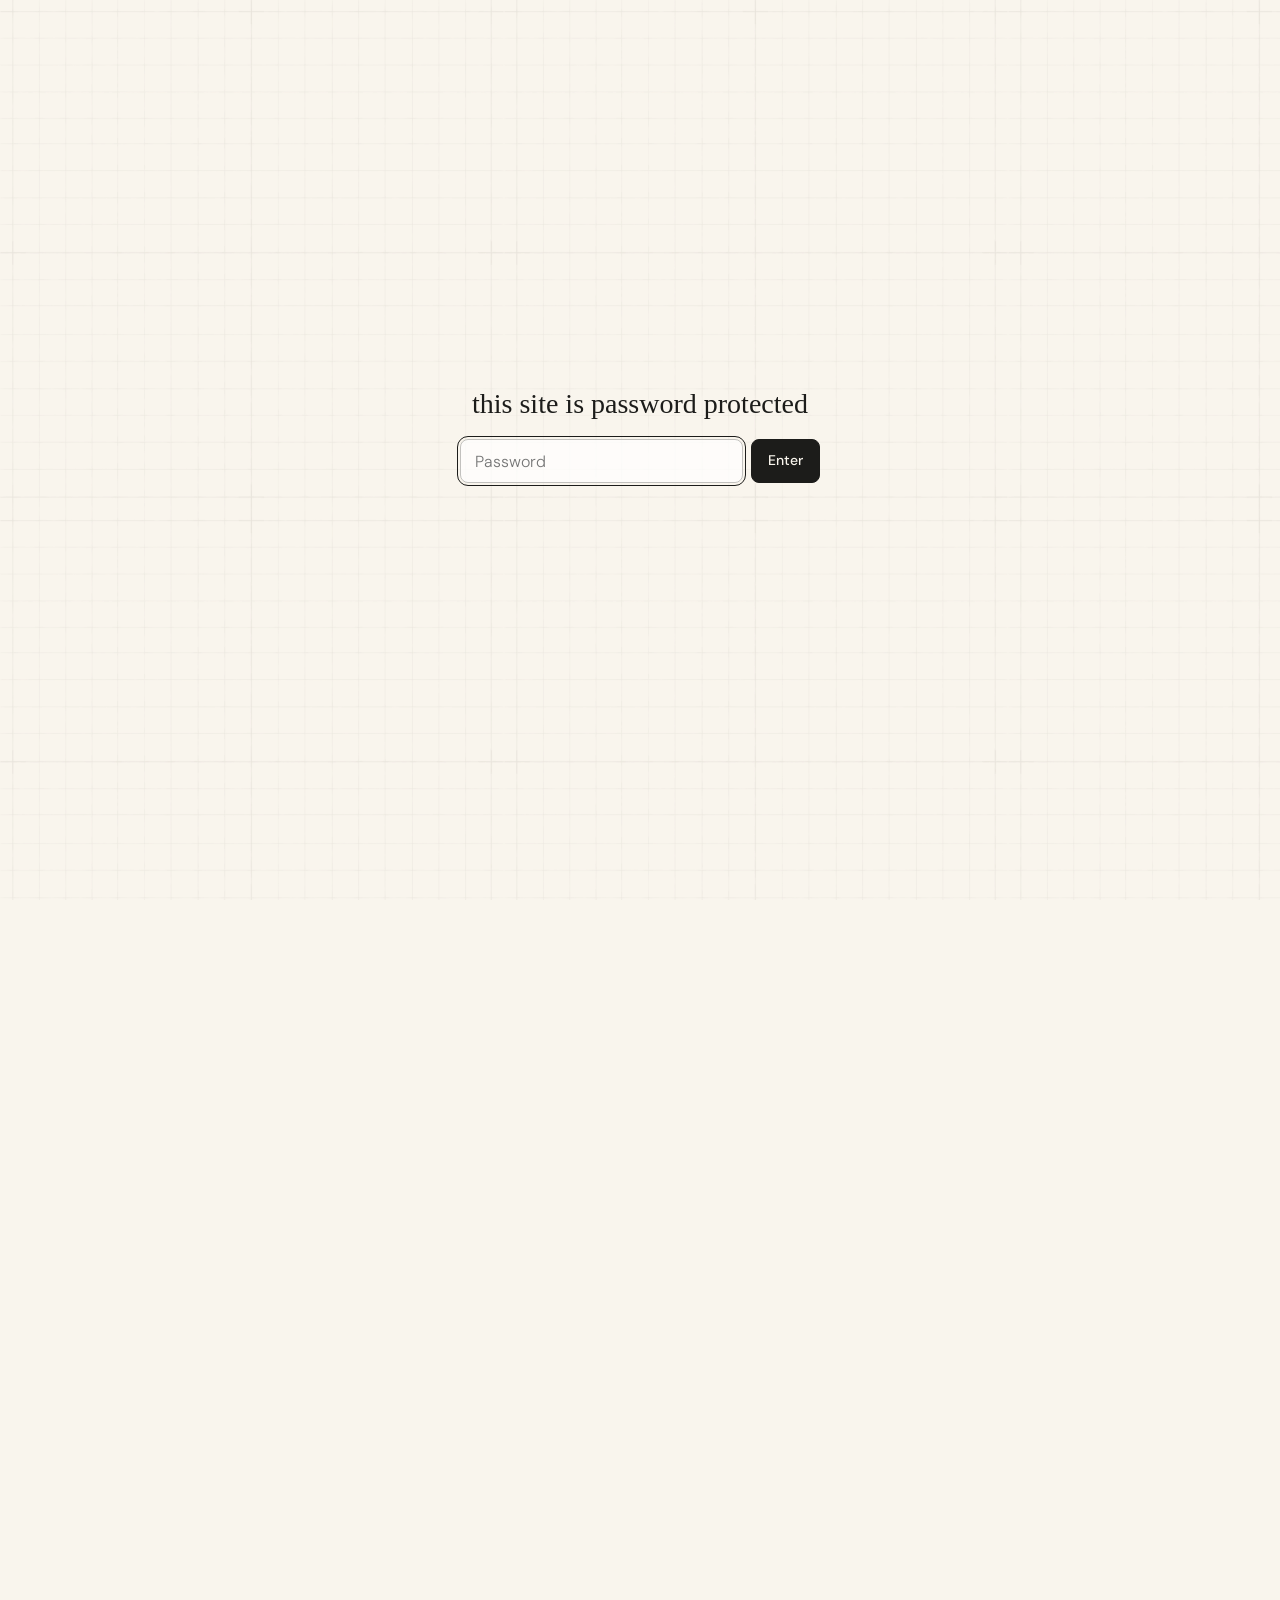
==== bose.html @ b7fbbf50 "Add a site password gate, restore Blackbird, and update Tide copy. Co-authored-by: Cursor <cursorage" ====
<!DOCTYPE html>
<html lang="en">
  <head>
    <meta charset="UTF-8" />
    <meta name="viewport" content="width=device-width, initial-scale=1.0" />
    <title>hands-free call interaction — Jessica Fung</title>
    <link rel="preconnect" href="https://fonts.googleapis.com" />
    <link rel="preconnect" href="https://fonts.gstatic.com" crossorigin />
    <link
      href="https://fonts.googleapis.com/css2?family=DM+Mono:wght@300&family=DM+Sans:ital,opsz,wght@0,9..40,300;0,9..40,500;1,9..40,300&family=Schoolbell&display=swap"
      rel="stylesheet"
    />
    <link rel="stylesheet" href="styles.css?v=preview72" />
    <script>
      try {
        if (sessionStorage.getItem("jess-site-gate") !== "ok") {
          document.documentElement.classList.add("is-gated");
        }
      } catch (err) {
        document.documentElement.classList.add("is-gated");
      }
    </script>
  </head>
  <body>
    <a class="case-home" href="index.html">&lt;- return home</a>
    <header class="clock" aria-label="Local time in Boston">
      <span>BOSTON MA</span>
      <time id="boston-time" datetime="">9:30</time>
    </header>

    <div class="page">
      <article class="case">
        <div class="case-hero">
          <header class="case-heading">
            <h1>hands-free call interaction</h1>
            <p class="case-kicker">a natural way to respond when your hands are busy</p>
          </header>

          <div class="case-intro">
            <p>
              I worked alongside another Product UX designer on a hands-free call experience for Bose wearables. We
              collaborated closely with engineering to define the interaction and with user research to test and improve
              its performance.
            </p>
            <img class="case-ill case-ill-phone" src="assets/bose-phonecall.gif" alt="" width="290" height="336" />
          </div>
        </div>

        <hr class="case-rule" />

        <section class="case-section">
          <h2>impact overview</h2>
          <div class="impact">
            <div class="impact-item">
              <p class="impact-stat">4 products</p>
              <p class="impact-note">Implementation across wearables</p>
            </div>
            <hr class="impact-rule" />
            <div class="impact-item">
              <p class="impact-stat">&gt;95% system success rate</p>
              <p class="impact-note">Measured alongside other performance metrics</p>
            </div>
            <hr class="impact-rule" />
            <div class="impact-item">
              <p class="impact-stat">patent review</p>
              <p class="impact-note">Interaction considered for patent protection</p>
            </div>
          </div>
        </section>

        <hr class="case-rule" />

        <section class="case-section">
          <h2>the opportunity</h2>
          <div class="case-copy">
            <p>
              Wearables are used across different activities and environments, including times when your hands are
              occupied. Reaching for your phone or headphones while cooking or working out, for example, isn’t always
              convenient.
            </p>
            <p>
              We explored how a hands-free interaction could give people another way to respond to incoming calls
              without interrupting what they're doing.
            </p>
            <p>
              Unlike pressing a button, a hands-free system has to distinguish intentional interaction from natural
              movement. This shaped how we defined the interaction requirements.
            </p>
          </div>
          <img class="case-ill case-ill-hands" src="assets/bose-handsfree.gif" alt="" width="368" height="360" />
        </section>

        <hr class="case-rule" />

        <section class="case-section">
          <h2>early explorations</h2>
          <div class="case-copy">
            <p>
              We started with a competitive analysis of existing hands-free interactions on wearables. We tested these
              experiences while walking, running and jumping to see how they performed with movement. We also looked at
              online feedback to see how comfortable people felt using them.
            </p>
            <p>
              This helped us define what the interaction needed to do: respond easily when intended without being so
              sensitive that everyday movement could trigger it accidentally.
            </p>
          </div>
          <p class="case-prompt">how can we be responsive without being overly sensitive?</p>
          <img class="case-ill case-ill-head" src="assets/bose-headphone.gif" alt="" width="420" height="420" />
        </section>

        <hr class="case-rule" />

        <section class="case-section">
          <h2>designing the interaction</h2>
          <div class="case-copy">
            <p>We mapped the happy path from the moment a call comes in through the product's system response.</p>
            <p class="case-prompt">incoming call → option to respond → user action → system response</p>
            <p>
              From there, we designed two interaction approaches with different levels of guardrails against accidental
              activation. We hypothesized that a stronger guardrail would reduce accidental activations but could also
              make the interaction harder to perform.
            </p>
            <p>
              We worked with engineering to turn each approach into system requirements we could prototype. This gave us
              two distinct prototypes to test and compare.
            </p>
            <p class="case-note">Note: Specific interaction behaviors and requirements have been omitted for confidentiality</p>
          </div>
        </section>

        <hr class="case-rule" />

        <section class="case-section">
          <h2>user research</h2>
          <div class="case-copy">
            <p>
              We partnered with user research to A/B test the two prototypes with 20 participants. We tested across
              different movements to compare performance and how people felt using each approach.
            </p>
            <p>
              The stronger guardrail performed better overall, with fewer accidental activations. This supported our
              initial hypothesis and gave us a direction to move forward with.
            </p>
          </div>
          <h3>our learnings</h3>
          <div class="impact">
            <div class="impact-item">
              <p class="impact-stat">fewer accidental activations</p>
              <p class="impact-note">The stronger guardrail worked as intended</p>
            </div>
            <hr class="impact-rule" />
            <div class="impact-item">
              <p class="impact-stat">harder to trigger</p>
              <p class="impact-note">The system sensitivity needed further tuning</p>
            </div>
            <hr class="impact-rule" />
            <div class="impact-item">
              <p class="impact-stat">unclear system response</p>
              <p class="impact-note">People didn’t always know when their input was recognized</p>
            </div>
          </div>
          <img class="case-ill case-ill-research" src="assets/bose-research.gif" alt="" width="375" height="600" />
        </section>

        <hr class="case-rule" />

        <section class="case-section">
          <h2>iterating on the experience</h2>
          <div class="case-copy">
            <p>Based on these findings, we continued refining the selected approach.</p>
            <p>
              We worked with engineering to tune the system sensitivity, making intentional interactions easier to
              trigger without increasing accidental activations. We also introduced audio feedback to make the system's
              response clearer and worked with the app team on education so people could learn and practice the
              interaction.
            </p>
            <p>We brought the updated prototype back into testing to validate these changes.</p>
          </div>
          <img class="case-ill case-ill-scale" src="assets/bose-scale.gif" alt="" width="465" height="240" />
        </section>

        <hr class="case-rule" />

        <section class="case-section">
          <h2>the outcome</h2>
          <div class="case-copy">
            <p>
              The refined interaction reached a &gt;95% system success rate in testing. With these improvements, the team
              had confidence to move toward implementation across four Bose wearables, with aspects of the interaction
              also considered for patent protection.
            </p>
          </div>
        </section>
      </article>

      <footer class="site-footer">
        <img class="signature" src="assets/music-vibration.gif" alt="" width="414" height="145" />
        <a class="back-to-top" href="#top">return to top</a>
      </footer>
    </div>

    <script src="app.js?v=preview33"></script>
  </body>
</html>
---- styles.css ----
:root {
  --bg: #f9f5ed;
  --ink: #1c1c1a;
  --body: #3c3b37;
  --muted: #6b6a65;
  --chip: #c2c1be;
  --page: min(1512px, 100%);
  --stand-w: 354px;
  --album-w: 292px;
  --album-h: 295.37px;
  --album-left: 31px;
  --vinyl-top: 17px;
  --vinyl-h: 270px;
  --shelf-front-h: 68px;
  --shelf-back-w: 318px;
  --shelf-back-left: 18px;
  --media-col: var(--stand-w);
  --copy-col: 640px;
  --split-gap: 68px;
  --content: calc(var(--media-col) + var(--split-gap) + var(--copy-col));
  --page-pad-x: clamp(48px, 5.5vw, 80px);
  --stack-gap: 48px;
  --stack-gap-copy: 32px;
  --space-1: 8px;
  --space-2: 12px;
  --space-3: 16px;
  --space-4: 24px;
  --grid: url("assets/single-grid.png");
}

*,
*::before,
*::after {
  box-sizing: border-box;
}

html {
  scroll-behavior: smooth;
  background: var(--bg);
}

body {
  margin: 0;
  color: var(--ink);
  background: var(--bg);
  font-family: "DM Sans", sans-serif;
  font-weight: 300;
  font-optical-sizing: auto;
  line-height: 1.4;
}

@media (prefers-reduced-motion: no-preference) {
  body {
    animation: page-in 0.5s cubic-bezier(0.16, 1, 0.3, 1);
  }

  body.is-leaving {
    animation: none;
    opacity: 0;
    transition: opacity 0.35s cubic-bezier(0.16, 1, 0.3, 1);
  }
}

@keyframes page-in {
  from {
    opacity: 0;
  }

  to {
    opacity: 1;
  }
}

body::before {
  content: "";
  position: fixed;
  inset: 0;
  background-image: var(--grid);
  background-repeat: repeat;
  background-position: top left;
  background-size: 504px 509px;
  pointer-events: none;
  z-index: 0;
}

img {
  display: block;
  max-width: 100%;
}

button {
  font: inherit;
  color: inherit;
  background: none;
  border: 0;
  padding: 0;
  cursor: pointer;
}

a {
  cursor: pointer;
}

.page {
  position: relative;
  z-index: 1;
  display: flex;
  flex-direction: column;
  align-items: center;
  width: var(--page);
  margin: 0 auto;
  padding: 88px var(--page-pad-x) 16px;
}

.hero,
.collection,
.about,
.site-footer {
  width: min(100%, var(--content));
}

.album-link,
.project-link {
  color: inherit;
  text-decoration: none;
}

.album-link {
  display: block;
  width: var(--stand-w);
}

.project-link {
  display: block;
  width: 590px;
  max-width: 100%;
  justify-self: start;
}

.project-preview {
  --preview-overlap: 20px;
  --preview-shift: -48px;
  position: absolute;
  left: calc(var(--media-col) + var(--split-gap) - var(--preview-overlap));
  top: calc(var(--vinyl-top) + var(--vinyl-h) / 2);
  width: calc(590px + var(--preview-overlap));
  aspect-ratio: 16 / 9;
  border: 1px solid var(--chip);
  border-radius: 10px;
  overflow: hidden;
  opacity: 0;
  visibility: hidden;
  pointer-events: none;
  z-index: 3;
  background: #111;
  transform: translate(var(--preview-shift), -50%);
  transition:
    opacity 0.9s cubic-bezier(0.16, 1, 0.3, 1),
    transform 0.9s cubic-bezier(0.16, 1, 0.3, 1),
    visibility 0.9s;
  transition-delay: 0s;
}

.record-row:has(.project-preview):has(.project-link:hover) .project-preview,
.record-row:has(.project-preview):has(.project-preview:hover) .project-preview,
.record-row:has(.project-preview):has(.project-link:focus-within) .project-preview,
.record-row:has(.project-preview).is-previewing .project-preview {
  --preview-shift: 0px;
  opacity: 1;
  visibility: visible;
  pointer-events: auto;
  transition-delay: 0.45s;
}

.record-row:has(.project-preview) .project-link {
  position: relative;
  z-index: 2;
  transition:
    visibility 0.9s;
  transition-delay: 0s;
}

.record-row:has(.project-preview):has(.project-link:hover) .project-link,
.record-row:has(.project-preview):has(.project-preview:hover) .project-link,
.record-row:has(.project-preview):has(.project-link:focus-within) .project-link,
.record-row:has(.project-preview).is-previewing .project-link {
  animation: preview-copy-ack 0.9s cubic-bezier(0.16, 1, 0.3, 1) forwards;
  visibility: hidden;
  pointer-events: none;
  transition-delay: 0.45s;
}

@keyframes preview-copy-ack {
  0% {
    opacity: 1;
  }

  28% {
    opacity: 0.7;
  }

  50% {
    opacity: 0.7;
  }

  100% {
    opacity: 0;
  }
}

.preview-video {
  position: absolute;
  inset: 0;
  width: 100%;
  height: 100%;
  object-fit: cover;
  object-position: center;
  opacity: 1;
  transition: opacity 0.7s cubic-bezier(0.16, 1, 0.3, 1);
}

.project-preview.is-clip-fading .preview-video {
  opacity: 0;
}

.project-preview.is-clean {
  background: rgb(249 245 237 / 0.38);
}

.project-preview.is-clean .preview-video {
  inset: 20px;
  width: calc(100% - 40px);
  height: calc(100% - 40px);
  object-fit: contain;
  object-position: center;
  border-radius: 10px;
}

.project-preview.is-pulse {
  background: #111;
}

.project-preview.is-pulse .preview-video {
  inset: 0;
  width: 100%;
  height: 100%;
  object-fit: cover;
  object-position: center;
  transform: scale(2.2);
  transform-origin: center center;
}

.preview-scrim {
  position: absolute;
  inset: 0;
  background: rgba(0, 0, 0, 0.46);
  pointer-events: none;
}

.preview-topics {
  position: absolute;
  inset: 0;
  display: flex;
  justify-content: center;
  align-items: center;
  padding: 0 56px;
  z-index: 1;
  pointer-events: none;
}

.preview-topics-inner {
  display: flex;
  flex-direction: column;
  align-items: flex-start;
  gap: 8px;
  pointer-events: auto;
}

.preview-topic {
  display: flex;
  gap: 8px;
  align-items: stretch;
  width: max-content;
  margin: 0;
  font-family: "Schoolbell", cursive;
  font-size: 20px;
  font-weight: 400;
  line-height: 1.4;
  color: #fff;
  text-decoration: none;
  white-space: nowrap;
  cursor: pointer;
}

.preview-topic::before {
  content: "";
  width: 2px;
  flex: 0 0 2px;
  align-self: stretch;
  background: #fff;
  border-radius: 99px;
  opacity: 0;
  transition: opacity 0.15s ease;
}

.preview-topic.is-current::before,
.preview-topic:focus-visible::before {
  opacity: 1;
}

.preview-topic.is-disabled {
  opacity: 0.42;
  pointer-events: none;
}

.clock {
  position: relative;
  z-index: 2;
  display: flex;
  justify-content: center;
  align-items: center;
  flex-wrap: nowrap;
  gap: 40px;
  width: 100%;
  margin: 0;
  padding: 48px var(--page-pad-x) 0;
  white-space: nowrap;
  font-family: "DM Mono", monospace;
  font-weight: 300;
  font-size: 14px;
  letter-spacing: 0.08em;
  color: var(--muted);
  text-align: center;
}

.case-home {
  position: fixed;
  top: 0;
  left: 0;
  z-index: 8;
  padding: 48px var(--page-pad-x) 16px;
  font-family: "Schoolbell", cursive;
  font-size: 16px;
  font-weight: 400;
  line-height: 1.2;
  color: var(--ink);
  text-decoration: none;
  background: transparent;
  white-space: nowrap;
}

.case-home:hover,
.case-home:focus-visible {
  opacity: 0.7;
}

#boston-time {
  display: inline-flex;
  align-items: center;
  height: 1.2em;
  letter-spacing: 0;
}

.clock-colon {
  display: inline-flex;
  align-items: center;
  justify-content: center;
  width: 0.62em;
}

.clock-digit {
  display: inline-block;
  position: relative;
  width: 0.74em;
  height: 1.2em;
  overflow: hidden;
}

.clock-digit-track {
  display: flex;
  flex-direction: column;
  align-items: center;
  transform: translateY(calc(var(--i, 0) * -1.2em));
}

.clock-digit-track > span {
  display: flex;
  align-items: center;
  justify-content: center;
  height: 1.2em;
  line-height: 1.2em;
}

.hero {
  display: flex;
  justify-content: space-between;
  align-items: center;
  gap: 80px;
}

.hero-copy {
  flex: 1 1 440px;
  max-width: 520px;
}

.player {
  position: relative;
  flex: 0 0 324px;
  width: 324px;
  height: 323px;
  margin-top: 8px;
  margin-left: 0;
  overflow: visible;
  cursor: pointer;
}

.player.is-playing {
  outline: none;
}

.hero h1,
.section-heading h2,
.about h2 {
  margin: 0;
  font-family: "Schoolbell", cursive;
  font-size: 40px;
  font-weight: 400;
  line-height: 1.4;
}

.lede {
  margin: var(--space-4) 0 0;
  font-size: 20px;
  line-height: 1.4;
  color: var(--body);
}

.lede-line {
  display: block;
  white-space: nowrap;
}

.roles,
.section-heading p {
  margin: var(--space-4) 0 0;
  font-size: 20px;
  line-height: 1.4;
  color: var(--body);
}

.roles {
  margin-top: var(--space-3);
}

.player img {
  position: absolute;
  max-width: none;
  pointer-events: none;
  user-select: none;
}

.player-case {
  left: 0;
  top: 0;
  width: 324px;
  height: 323px;
  object-fit: fill;
  z-index: 2;
}

.player-record {
  left: 56px;
  top: 125px;
  width: 200px;
  height: 126px;
  object-fit: fill;
  z-index: 1;
}

.player-needle {
  left: 149.58px;
  top: 174.17px;
  width: 119.21px;
  height: 40.53px;
  object-fit: fill;
  transform: rotate(-1.16deg);
  transform-origin: center;
  z-index: 3;
}

.player-notes {
  left: -14px;
  top: -20px;
  width: 110.84px;
  height: 174.18px;
  object-fit: fill;
  object-position: center;
  transform: rotate(-25deg);
  transform-origin: center;
  z-index: 4;
}

.collection {
  margin-top: 96px;
}

.section-heading p {
  margin-top: var(--space-2);
}

.record-row,
.about-grid {
  display: grid;
  grid-template-columns: var(--media-col) var(--copy-col);
  column-gap: var(--split-gap);
  justify-content: center;
  width: 100%;
}

.record-row {
  align-items: center;
}

.about-grid {
  align-items: center;
}

.record-row {
  position: relative;
  margin-top: 80px;
  overflow: visible;
}

.stand {
  position: relative;
  width: var(--stand-w);
  height: 348px;
  overflow: visible;
  z-index: 6;
}

.shelf-back,
.shelf-front,
.album,
.album-vinyl {
  position: absolute;
}

.shelf-back {
  left: var(--shelf-back-left);
  bottom: 24px;
  width: var(--shelf-back-w);
  height: 176px;
  object-fit: fill;
  z-index: 1;
}

.album-vinyl {
  left: calc(var(--album-left) + var(--album-w) - 12px);
  top: var(--vinyl-top);
  width: 111px;
  height: var(--vinyl-h);
  object-fit: fill;
  background: transparent;
  z-index: 1;
  pointer-events: none;
  transform: translateX(-126px);
  transition: transform 2.05s cubic-bezier(0.16, 1, 0.3, 1);
}

.record-row:not(:has(.project-preview)) .stand:has(.album:hover) .album-vinyl,
.record-row:has(.project-preview):has(.project-link:hover) .album-vinyl,
.record-row:has(.project-preview):has(.project-preview:hover) .album-vinyl,
.record-row:has(.project-preview):has(.project-link:focus-within) .album-vinyl,
.record-row:has(.project-preview).is-previewing .album-vinyl {
  transform: translateX(0);
}

.album {
  left: var(--album-left);
  top: 0;
  width: var(--album-w);
  height: var(--album-h);
  padding: 0;
  border: 0;
  background: transparent;
  font: inherit;
  color: inherit;
  z-index: 2;
  transform: translateY(0);
  transition: transform 0.55s cubic-bezier(0.16, 1, 0.3, 1);
}

.album:hover,
.album:focus-visible {
  transform: translateY(-5px);
}

.record-row:has(.project-link:hover) .album,
.record-row:has(.project-preview:hover) .album,
.record-row:has(.project-link:focus-within) .album,
.record-row.is-previewing .album {
  z-index: 2;
  transform: none;
  pointer-events: none;
}

.album:focus-visible {
  outline: 1px solid var(--chip);
  outline-offset: 4px;
}

.album.is-zoomed {
  pointer-events: none;
}

.album.is-zoomed img {
  visibility: hidden;
}

.album.is-docking {
  pointer-events: none;
  transform: translateY(-24px);
  transition: none;
}

.album.is-docking img {
  visibility: visible;
  opacity: 0;
}

.album.is-docking.is-seating {
  transform: translateY(0);
  transition: transform 0.95s cubic-bezier(0.22, 0.82, 0.28, 1);
}

.album.is-docking.is-seating img {
  opacity: 1;
  transition: opacity 0.55s cubic-bezier(0.22, 0.82, 0.28, 1);
}

.album img {
  width: var(--album-w);
  height: var(--album-h);
  object-fit: contain;
  border: 0;
  border-radius: 0;
  box-shadow: none;
  outline: none;
  pointer-events: none;
}

.shelf-front {
  left: 0;
  bottom: 0;
  width: var(--stand-w);
  height: var(--shelf-front-h);
  max-width: none;
  object-fit: fill;
  object-position: bottom;
  z-index: 4;
  pointer-events: none;
}

.project {
  width: 590px;
  max-width: 100%;
  justify-self: start;
}

.project .eyebrow {
  margin: 0;
  font-family: "DM Mono", monospace;
  font-size: 14px;
  letter-spacing: 0.08em;
  color: var(--muted);
  white-space: nowrap;
}

.project h3 {
  margin: var(--space-2) 0 0;
  font-size: 20px;
  font-weight: 500;
  line-height: 1.4;
}

.summary {
  margin: var(--space-1) 0 0;
  font-size: 18px;
  line-height: 1.4;
  color: var(--body);
}

.chips {
  display: flex;
  flex-wrap: nowrap;
  gap: 6px;
  margin: var(--space-2) 0 0;
  padding: 0;
  list-style: none;
}

.chips li {
  border: 0.75px solid var(--chip);
  border-radius: 6px;
  padding: 6px 9px;
  font-size: 14px;
  letter-spacing: 0.02em;
  color: var(--muted);
}

.about {
  margin-top: 144px;
}

.about h2 {
  margin-bottom: var(--space-4);
}

.about-grid {
  margin-top: 0;
}

.portrait-wrap {
  width: 278.72px;
  justify-self: start;
}

.portrait {
  width: 278.72px;
  height: 371.63px;
  object-fit: contain;
  border: 0;
  outline: none;
  box-shadow: none;
}

.about-copy {
  width: 640px;
  max-width: 100%;
  padding-top: 0;
  display: flex;
  flex-direction: column;
  gap: var(--space-3);
  justify-self: start;
}

.about-copy p {
  margin: 0;
  width: 100%;
  font-size: 18px;
  line-height: 1.4;
  color: var(--body);
}

.about-copy p:first-child {
  white-space: nowrap;
}

.about-line {
  display: block;
  white-space: nowrap;
}

.site-footer {
  display: flex;
  flex-direction: column;
  align-items: center;
  justify-content: center;
  gap: var(--space-2);
  margin-top: 72px;
  padding-bottom: 8px;
  text-align: center;
}

.signature {
  width: 112px;
  height: 34px;
  object-fit: contain;
  mix-blend-mode: multiply;
}

.copyright {
  display: flex;
  align-items: center;
  justify-content: center;
  gap: 4px;
  margin: 0;
  font-family: "DM Mono", monospace;
  font-size: 14px;
  letter-spacing: 0.08em;
  color: var(--muted);
}

.copyright span {
  font-size: 18px;
  letter-spacing: 0.08em;
}

.back-to-top {
  font-family: "DM Mono", monospace;
  font-weight: 300;
  font-size: 14px;
  letter-spacing: 0.08em;
  color: var(--muted);
  text-decoration: none;
  transition: opacity 0.35s ease;
}

.back-to-top:hover,
.back-to-top:focus-visible {
  opacity: 0.7;
}

.case {
  --case-inset: 56px;
  width: min(100%, var(--content));
  display: flex;
  flex-direction: column;
  align-items: stretch;
  gap: 48px;
}

.case-hero {
  display: flex;
  flex-direction: column;
  gap: 40px;
  width: 100%;
}

.case-heading {
  display: flex;
  flex-direction: column;
  gap: 4px;
  padding-inline: var(--case-inset);
}

.case h1 {
  margin: 0;
  font-family: "Schoolbell", cursive;
  font-size: 40px;
  font-weight: 400;
  line-height: normal;
}

.case-kicker {
  margin: 0;
  font-family: "Schoolbell", cursive;
  font-size: 26px;
  line-height: normal;
}

.case-intro {
  display: flex;
  flex-direction: column;
  gap: 32px;
  align-items: center;
  width: 100%;
}

.case-intro p {
  margin: 0;
  width: 100%;
  padding-inline: var(--case-inset);
  font-size: 20px;
  font-weight: 300;
  line-height: 1.4;
  color: var(--body);
}

.case-rule,
.impact-rule {
  display: block;
  width: 100%;
  max-width: none;
  align-self: stretch;
  margin: 0;
  border: 0;
  border-top: 1px solid var(--chip);
}

.case-rule {
  width: auto;
  margin-inline: var(--case-inset);
}

.case-section {
  display: flex;
  flex-direction: column;
  gap: 28px;
  align-items: center;
  width: 100%;
}

.case-section h2,
.case-section h3 {
  margin: 0;
  width: 100%;
  padding-inline: var(--case-inset);
  font-family: "Schoolbell", cursive;
  font-size: 26px;
  font-weight: 400;
  line-height: normal;
}

.case-copy {
  display: flex;
  flex-direction: column;
  gap: 18px;
  width: 100%;
  padding-inline: var(--case-inset);
}

.case-copy p {
  margin: 0;
  font-size: 20px;
  font-weight: 300;
  line-height: 1.4;
  color: var(--body);
}

.case-prompt {
  margin: 0;
  width: 100%;
  font-family: "Schoolbell", cursive;
  font-size: 26px;
  font-weight: 400;
  line-height: normal;
  text-align: center;
  color: var(--ink);
}

.case-section > .case-prompt {
  padding-inline: var(--case-inset);
}

.case-copy p.case-prompt {
  font-family: "Schoolbell", cursive;
  font-size: 26px;
  font-weight: 400;
  line-height: normal;
  color: var(--ink);
}

.case-copy p.case-note {
  font-style: italic;
}

.case-ill {
  object-fit: contain;
}

.case-ill-phone {
  width: 93px;
  height: 108px;
}

.case-ill-hands {
  width: 120px;
  height: 118px;
}

.case-ill-head {
  width: 120px;
  height: 120px;
}

.case-ill-research {
  width: 116px;
  height: 180px;
}

.case-ill-scale {
  width: 186px;
  height: 96px;
}

.disney-figure {
  margin: 20px 0 0;
  width: 100%;
  max-width: min(940px, calc(100% - (2 * var(--case-inset))));
  padding: 0;
  background: transparent;
}

.disney-brands-fit,
.disney-atomic-fit,
.disney-docs-fit,
.case-map-fit {
  container-type: inline-size;
  position: relative;
}

.disney-brands-fit {
  width: min(563px, 100%);
  aspect-ratio: 563 / 276;
  margin-inline: auto;
}

.disney-atomic-fit {
  width: min(900px, 100%);
  aspect-ratio: 900 / 313;
}

.disney-docs-fit {
  width: min(874px, 100%);
  aspect-ratio: 874 / 320;
}

.case-map-fit {
  width: min(736px, 100%);
  aspect-ratio: 736 / 314;
  margin-inline: auto;
}

.disney-stage {
  position: absolute;
  top: 0;
  left: 0;
  transform-origin: top left;
}

.disney-brands-stage {
  width: 563px;
  height: 276px;
  transform: scale(calc(100cqw / 563));
}

.disney-atomic-stage {
  width: 900px;
  height: 313px;
  transform: scale(calc(100cqw / 900));
}

.disney-docs-stage {
  width: 874px;
  height: 320px;
  transform: scale(calc(100cqw / 874));
}

.case-map-stage {
  width: 736px;
  height: 314px;
  transform: scale(calc(100cqw / 736));
}

.disney-overlay {
  position: absolute;
  inset: 0;
  width: 100%;
  height: 100%;
  pointer-events: none;
  overflow: visible;
}

.disney-brand-label,
.disney-atomic-label,
.case-map-names {
  margin: 0;
  font-family: "Schoolbell", cursive;
  font-size: 12px;
  line-height: 1.2;
  color: var(--ink);
}

.disney-brand-label {
  position: absolute;
}

.disney-brand-cfo { left: 23px; top: 16px; width: 66px; text-align: right; }
.disney-brand-finance { left: 0; top: 74px; width: 89px; text-align: right; }
.disney-brand-security { left: 31px; top: 119px; width: 73px; text-align: right; }
.disney-brand-cyber { left: 11px; top: 140px; width: 67px; text-align: right; }
.disney-brand-learning { left: 21px; top: 233px; width: 76px; text-align: right; }
.disney-brand-shareholders { left: 460px; top: 18px; width: 102px; }
.disney-brand-risk { left: 460px; top: 74px; width: 81px; }
.disney-brand-excess { left: 452px; top: 115px; width: 87px; }
.disney-brand-legaluni { left: 489px; top: 135px; width: 74px; }
.disney-brand-belonging { left: 455px; top: 242px; width: 77px; }

.disney-brand-img {
  position: absolute;
  left: 156px;
  width: 240px;
  height: 52px;
  object-fit: cover;
  border-radius: 4px;
  display: block;
}

.disney-brand-twdc { top: 0; }
.disney-brand-finimg { top: 56px; }
.disney-brand-legalimg { top: 112px; }
.disney-brand-commsimg { top: 168px; }
.disney-brand-hrimg { top: 224px; }

.disney-atomic-label {
  position: absolute;
  text-align: center;
}

.disney-atomic-l-template { left: 12.5px; top: 0; width: 110px; }
.disney-atomic-l-event { left: 224px; top: 47px; width: 102px; }
.disney-atomic-l-module { left: 490px; top: 46px; width: 97px; }
.disney-atomic-l-date { left: 760px; top: 10px; width: 81px; }
.disney-atomic-l-time { left: 761px; top: 99px; width: 80px; }
.disney-atomic-l-viewing { left: 711.5px; top: 209px; width: 179px; }

.disney-atomic-stage img {
  position: absolute;
  display: block;
  background: transparent;
}

.disney-atomic-template { left: 4px; top: 23px; width: 127.5px; height: 290px; }
.disney-atomic-event { left: 175.5px; top: 87px; width: 199px; height: 92.5px; }
.disney-atomic-module { left: 438.5px; top: 85.5px; width: 199px; height: 51.5px; }
.disney-atomic-date { left: 701px; top: 50px; width: 199px; height: 38.5px; }
.disney-atomic-time { left: 701px; top: 139px; width: 199px; height: 30.5px; }
.disney-atomic-viewing { left: 701px; top: 249px; width: 199px; height: 48px; }

.disney-atomic-outline {
  position: absolute;
  left: 0;
  top: 110.5px;
  width: 135.5px;
  height: 46px;
  border-radius: 4px;
  background: rgba(28, 28, 26, 0.1);
  border: 0.75px solid rgba(28, 28, 26, 0.32);
  pointer-events: none;
}

.case-map-stage img {
  position: absolute;
  display: block;
  object-fit: contain;
  background: transparent;
}

.case-map-figma {
  left: 0;
  top: 97px;
  width: 114px;
  height: 38px;
}

.case-map-litmus {
  left: 622px;
  top: 102px;
  width: 114px;
  height: 39px;
}

.case-map-curve {
  position: absolute;
  overflow: visible;
}

.case-map-curve-l {
  left: 146px;
  top: 104px;
  width: 90px;
  height: 28px;
}

.case-map-curve-r {
  left: 500px;
  top: 110px;
  width: 90px;
  height: 28px;
}

.case-map-names {
  position: absolute;
  left: 268px;
  top: 0;
  width: 200px;
  display: flex;
  flex-direction: column;
  gap: 0;
  margin: 0;
  padding: 0;
  list-style: none;
  text-align: center;
  line-height: 17px;
}

.case-map-names li {
  position: relative;
  height: 17px;
  display: flex;
  align-items: center;
  justify-content: center;
}

.case-map-names li:not(:last-child) {
  margin-bottom: 16px;
}

.case-map-names li:not(:last-child)::after {
  content: "";
  position: absolute;
  left: 2px;
  right: 2px;
  bottom: -5px;
  height: 4px;
  background: url("assets/disney-map-wave.png") center / 196px 4px no-repeat;
  pointer-events: none;
}

.disney-docs-stage {
  display: flex;
  gap: 56px;
}

.disney-docs-stack {
  position: relative;
  width: 409px;
  height: 320px;
}

.disney-doc-card {
  position: absolute;
  width: 265px;
  height: 176px;
  overflow: hidden;
  background: #fff;
  border: 1px solid rgba(28, 28, 26, 0.32);
  border-radius: 4px;
  box-sizing: border-box;
}

.disney-docs-stack .disney-doc-card:nth-child(1) {
  left: 0;
  top: 0;
}

.disney-docs-stack .disney-doc-card:nth-child(2) {
  left: 72px;
  top: 72px;
}

.disney-docs-stack .disney-doc-card:nth-child(3) {
  left: 144px;
  top: 144px;
}

.disney-doc-card img {
  display: block;
  width: 100%;
  height: 100%;
  object-fit: cover;
  object-position: top center;
}

.impact {
  display: flex;
  flex-direction: column;
  gap: 24px;
  align-items: center;
  align-self: stretch;
  width: auto;
  margin-inline: var(--case-inset);
  padding: 24px 0;
  border: 1px solid var(--chip);
  border-radius: 20px;
}

.impact-item {
  display: flex;
  flex-direction: column;
  gap: 6px;
  align-items: center;
  width: 100%;
  text-align: center;
}

.impact-stat {
  margin: 0;
  width: 100%;
  font-family: "Schoolbell", cursive;
  font-size: 26px;
  line-height: normal;
}

.impact-note {
  margin: 0;
  width: 100%;
  font-size: 16px;
  line-height: normal;
  color: var(--body);
}

@media (max-width: 1280px) {
  .hero {
    flex-direction: column;
    align-items: center;
    gap: var(--stack-gap);
  }

  .hero-copy {
    width: min(520px, 100%);
    max-width: none;
    flex: 0 0 auto;
    margin-inline: auto;
    text-align: center;
  }

  .player {
    margin: 0 auto;
  }

  .section-heading,
  .about h2 {
    text-align: center;
  }

  .record-row,
  .about-grid {
    grid-template-columns: 1fr;
    justify-items: center;
    row-gap: var(--stack-gap-copy);
  }

  .stand,
  .album-link,
  .portrait-wrap,
  .project,
  .project-link,
  .about-copy {
    margin-inline: auto;
    justify-self: center;
  }

  .project-preview {
    left: 50%;
    top: auto;
    bottom: 0;
    width: min(590px, calc(100% - 24px));
    transform: translate(calc(-50% + var(--preview-shift)), 12px);
  }

  .record-row:has(.project-preview) {
    grid-template-columns: 1fr;
    justify-items: center;
    justify-content: center;
    row-gap: 0;
  }

  .record-row:has(.project-preview) > * {
    grid-column: 1;
  }

  .record-row:has(.project-preview) .stand {
    grid-row: 1;
    justify-self: center;
    margin-bottom: var(--stack-gap-copy);
  }

  .record-row:has(.project-preview) .project-link,
  .record-row:has(.project-preview) .project-preview {
    grid-row: 2;
    justify-self: center;
  }

  .record-row:has(.project-preview) .project-preview {
    position: relative;
    left: auto;
    top: auto;
    bottom: auto;
    width: min(590px, calc(100% - 24px));
    max-height: 0;
    margin: 0;
    transform: none;
    opacity: 0;
    visibility: hidden;
    overflow: hidden;
    aspect-ratio: 16 / 9;
    height: auto;
    border-width: 0;
    border-color: var(--chip);
    pointer-events: none;
    transition:
      opacity 0.28s ease,
      visibility 0.28s,
      border-width 0s linear 0.2s,
      max-height 0.7s cubic-bezier(0.16, 1, 0.3, 1) 0.2s,
      margin 0.7s cubic-bezier(0.16, 1, 0.3, 1) 0.2s;
    transition-delay: 0s;
  }

  .record-row:has(.project-preview):has(.project-link:hover) .project-preview,
  .record-row:has(.project-preview):has(.project-preview:hover) .project-preview,
  .record-row:has(.project-preview):has(.project-link:focus-within) .project-preview,
  .record-row:has(.project-preview).is-previewing .project-preview {
    --preview-shift: 0px;
    max-height: min(360px, calc((100vw - 48px) * 9 / 16));
    margin-bottom: var(--stack-gap-copy);
    transform: none;
    opacity: 1;
    visibility: visible;
    border-width: 1px;
    pointer-events: auto;
    transition:
      opacity 0.9s cubic-bezier(0.16, 1, 0.3, 1),
      visibility 0.9s,
      border-width 0s,
      max-height 0.9s cubic-bezier(0.16, 1, 0.3, 1),
      margin 0.9s cubic-bezier(0.16, 1, 0.3, 1);
    transition-delay: 0.45s;
  }

  .record-row:has(.project-preview) .project-link {
    width: min(590px, calc(100% - 24px));
    min-height: 0;
    overflow: hidden;
    max-height: 480px;
    transition:
      visibility 0.9s,
      max-height 0.9s cubic-bezier(0.16, 1, 0.3, 1);
    transition-delay: 0s;
  }

  .record-row:has(.project-preview):has(.project-link:hover) .project-link,
  .record-row:has(.project-preview):has(.project-preview:hover) .project-link,
  .record-row:has(.project-preview):has(.project-link:focus-within) .project-link,
  .record-row:has(.project-preview).is-previewing .project-link {
    animation: preview-copy-ack 0.9s cubic-bezier(0.16, 1, 0.3, 1) forwards;
    visibility: hidden;
    pointer-events: none;
    max-height: 0;
    transition-delay: 0.45s;
  }

  .preview-topics {
    padding: 0 40px;
  }

  .project {
    width: min(590px, 100%);
    text-align: left;
  }

  .project-link {
    width: min(590px, 100%);
  }

  .about-copy {
    width: min(640px, 100%);
    padding-top: 0;
    text-align: center;
  }

  .about-line {
    text-align: center;
  }
}

@media (max-width: 640px) {
  .clock {
    gap: 20px;
  }

  .case {
    --case-inset: 20px;
  }

  .disney-overlay,
  .case-map-curve,
  .disney-atomic-outline {
    display: none;
  }

  .case-map-names li:not(:last-child)::after {
    display: none;
  }

  .chips {
    flex-wrap: wrap;
    gap: 8px;
  }

  .player {
    transform: scale(0.86);
    transform-origin: center top;
    margin-bottom: -40px;
  }

  .stand {
    transform: scale(0.92);
    transform-origin: center top;
    margin-bottom: -24px;
  }

  .portrait-wrap,
  .portrait {
    width: min(278.72px, 100%);
    height: auto;
  }
}

@media (max-width: 600px) {
  .project h3,
  .summary {
    white-space: normal;
  }

  .project {
    width: 100%;
    max-width: 100%;
  }
}

.cover-viewer {
  position: fixed;
  inset: 0;
  z-index: 40;
  display: grid;
  place-items: center;
  padding: 32px;
}

.cover-viewer[hidden] {
  display: none;
}

.cover-viewer-backdrop {
  position: absolute;
  inset: 0;
  border: 0;
  padding: 0;
  background: rgba(0, 0, 0, 0.62);
  opacity: 0;
  transition: opacity 0.55s cubic-bezier(0.22, 0.82, 0.28, 1);
}

.cover-viewer.is-open .cover-viewer-backdrop {
  opacity: 1;
}

.cover-viewer-piece {
  position: relative;
  z-index: 1;
  margin: 0;
  width: min(72vmin, 560px);
  aspect-ratio: 1;
  overflow: hidden;
  border-radius: 12px;
  opacity: 1;
  transform-origin: center center;
  transition:
    transform 0.7s cubic-bezier(0.16, 1, 0.3, 1),
    opacity 0.55s cubic-bezier(0.22, 0.82, 0.28, 1);
}

.cover-viewer.is-closing .cover-viewer-piece {
  opacity: 0;
  transition: opacity 0.55s cubic-bezier(0.22, 0.82, 0.28, 1);
}

.cover-viewer-piece img {
  display: block;
  width: 100%;
  height: 100%;
  object-fit: cover;
}

.cover-viewer-blurb[hidden] {
  display: none;
}

body.is-cover-open {
  overflow: hidden;
}

body.is-cover-open .page,
body.is-cover-open .clock {
  pointer-events: none;
}

body.is-cover-open .album-vinyl {
  transform: translateX(-126px);
}

.stand:has(.album.is-zoomed) .album-vinyl,
.stand:has(.album.is-docking) .album-vinyl {
  visibility: hidden;
  opacity: 0;
}

body.is-cover-open .record-row .project-preview,
body.is-cover-open .record-row:has(.project-preview):has(.project-link:hover) .project-preview,
body.is-cover-open .record-row:has(.project-preview):has(.project-preview:hover) .project-preview,
body.is-cover-open .record-row:has(.project-preview):has(.project-link:focus-within) .project-preview,
body.is-cover-open .record-row:has(.project-preview).is-previewing .project-preview {
  opacity: 0;
  visibility: hidden;
  pointer-events: none;
  transition: none;
}

body.is-cover-open .album:hover,
body.is-cover-open .album:focus-visible {
  z-index: 2;
  transform: none;
}

@media (prefers-reduced-motion: reduce) {
  .album,
  .cover-viewer-backdrop,
  .cover-viewer-piece,
  .cover-viewer.is-closing .cover-viewer-piece {
    transition: none;
  }

  .album:hover,
  .album:focus-visible {
    transform: none;
  }

  .album-vinyl {
    transition: none;
  }

  .project-preview {
    transition: none;
  }

  .clock-digit-track {
    transition: none !important;
  }

  body {
    animation: none;
    transition: none;
  }

  .record-row:has(.project-preview) .project-link {
    animation: none;
  }
}

html.is-gated,
html.is-gated body {
  overflow: hidden;
}

html.is-gated .page,
html.is-gated .clock,
html.is-gated .cover-viewer,
html.is-gated .case-home {
  visibility: hidden;
  pointer-events: none;
}

.site-gate {
  position: fixed;
  inset: 0;
  z-index: 1000;
  display: none;
  align-items: center;
  justify-content: center;
  padding: 24px;
}

html.is-gated .site-gate {
  display: flex;
}

.site-gate-card {
  display: flex;
  flex-direction: column;
  align-items: stretch;
  gap: 16px;
  width: min(360px, 100%);
}

.site-gate-label {
  margin: 0;
  font-family: "Schoolbell", cursive;
  font-size: 28px;
  font-weight: 400;
  text-align: center;
  color: var(--ink);
}

.site-gate-row {
  display: flex;
  gap: 8px;
}

.site-gate-input {
  flex: 1;
  min-width: 0;
  height: 44px;
  padding: 0 14px;
  border: 0.75px solid var(--chip);
  border-radius: 8px;
  background: rgb(255 255 255 / 0.72);
  color: var(--ink);
  font-family: "DM Sans", sans-serif;
  font-size: 16px;
  font-weight: 300;
}

.site-gate-input:focus {
  outline: 1px solid var(--ink);
  outline-offset: 2px;
}

.site-gate-submit {
  height: 44px;
  padding: 0 16px;
  border: 0.75px solid var(--ink);
  border-radius: 8px;
  background: var(--ink);
  color: var(--bg);
  font-family: "DM Sans", sans-serif;
  font-size: 14px;
  font-weight: 500;
}

.site-gate-error {
  margin: 0;
  min-height: 1.2em;
  font-size: 14px;
  color: #9a3b32;
  text-align: center;
}

.site-gate.is-wrong .site-gate-card {
  animation: gate-shake 0.32s ease;
}

@keyframes gate-shake {
  0%,
  100% {
    transform: translateX(0);
  }
  25% {
    transform: translateX(-6px);
  }
  75% {
    transform: translateX(6px);
  }
}
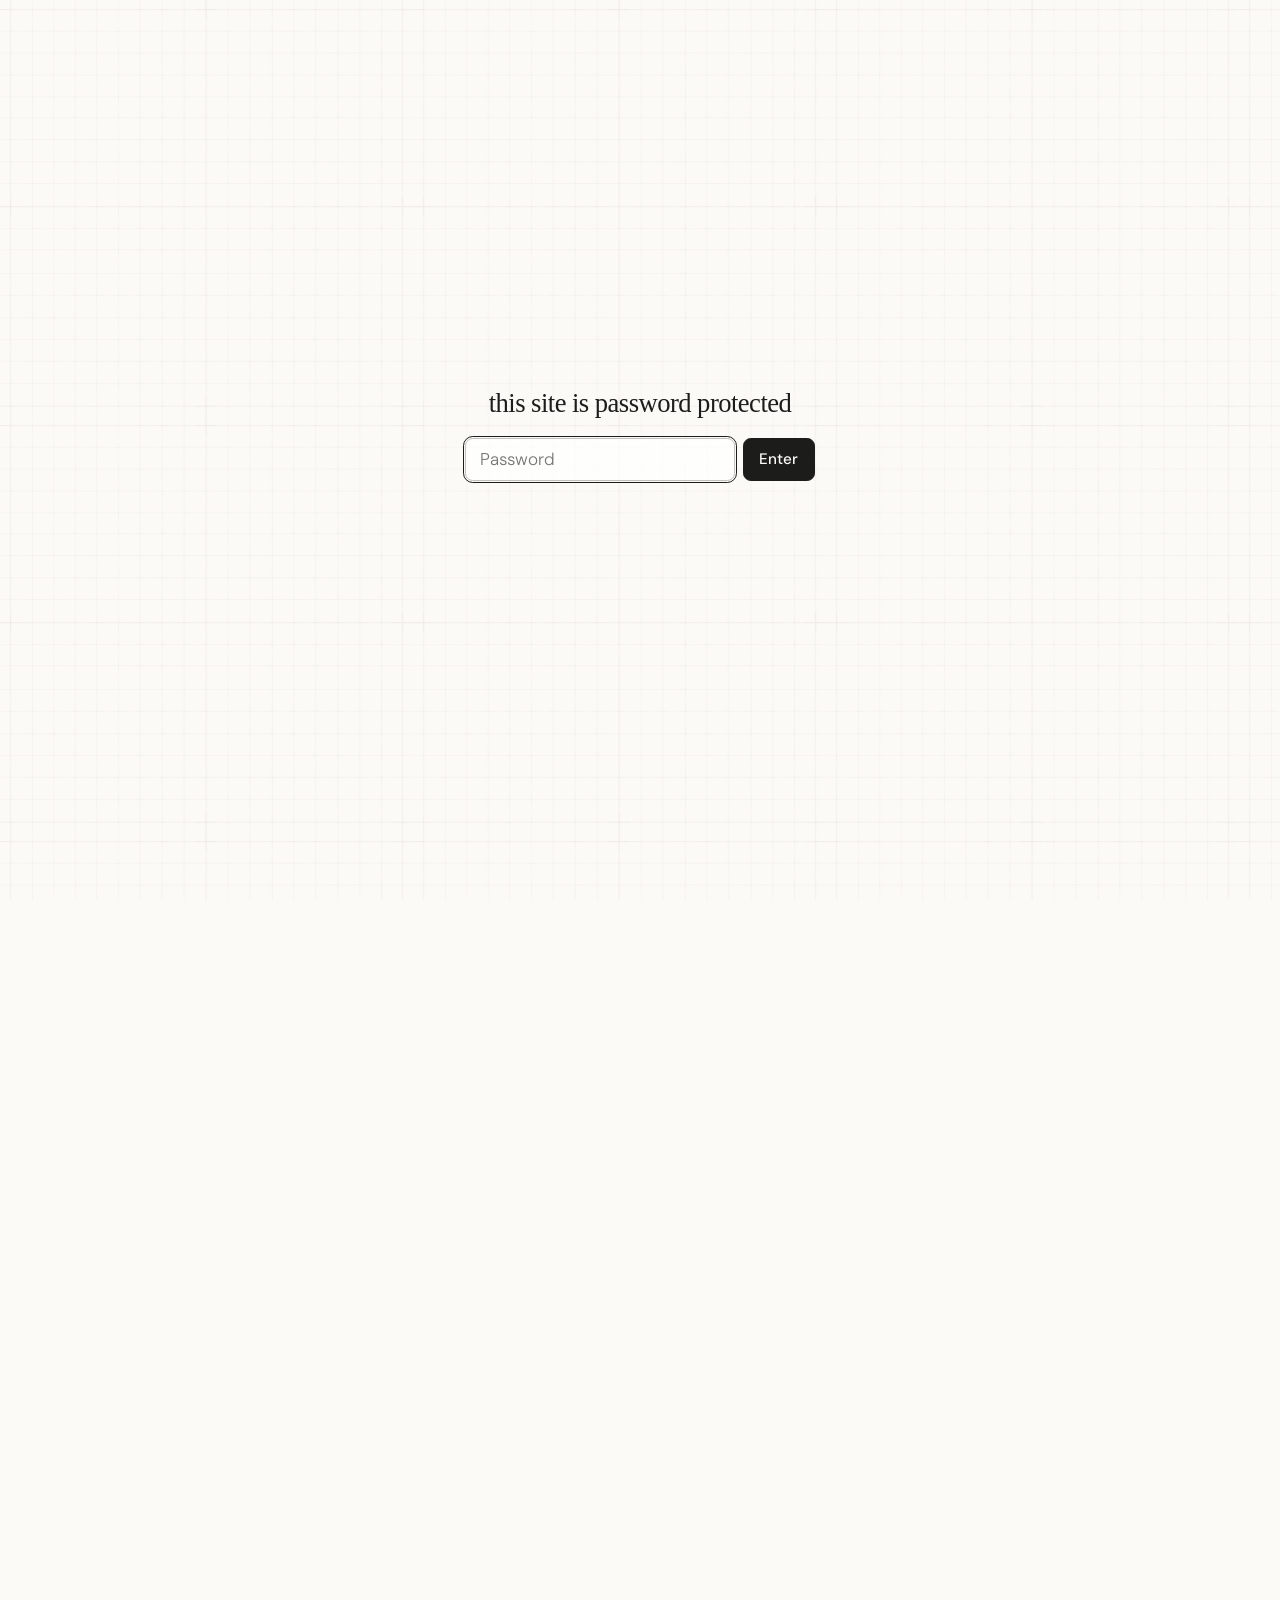
==== commit 6179537b: "Publish the latest layout, disc, copy, and hover updates. Co-authored-by: Cursor <cursoragent@cursor" ====
--- a/bose.html
+++ b/bose.html
@@ -10,7 +10,7 @@
       href="https://fonts.googleapis.com/css2?family=DM+Mono:wght@300&family=DM+Sans:ital,opsz,wght@0,9..40,300;0,9..40,500;1,9..40,300&family=Schoolbell&display=swap"
       rel="stylesheet"
     />
-    <link rel="stylesheet" href="styles.css?v=preview72" />
+    <link rel="stylesheet" href="styles.css?v=type63" />
     <script>
       try {
         if (sessionStorage.getItem("jess-site-gate") !== "ok") {
@@ -200,6 +200,6 @@
       </footer>
     </div>
 
-    <script src="app.js?v=preview33"></script>
+    <script src="app.js?v=preview34"></script>
   </body>
 </html>
--- a/styles.css
+++ b/styles.css
@@ -1,31 +1,43 @@
 :root {
-  --bg: #f9f5ed;
+  --bg: #fcfaf6;
   --ink: #1c1c1a;
   --body: #3c3b37;
   --muted: #6b6a65;
   --chip: #c2c1be;
-  --page: min(1512px, 100%);
-  --stand-w: 354px;
-  --album-w: 292px;
-  --album-h: 295.37px;
-  --album-left: 31px;
-  --vinyl-top: 17px;
-  --vinyl-h: 270px;
-  --shelf-front-h: 68px;
-  --shelf-back-w: 318px;
-  --shelf-back-left: 18px;
+  --page: min(94.5rem, 100%);
+  --media-scale: 0.8925;
+  --stand-w: calc(22.125rem * var(--media-scale));
+  --album-w: calc(18.25rem * var(--media-scale));
+  --album-h: calc(18.46063rem * var(--media-scale));
+  --album-left: calc(1.9375rem * var(--media-scale));
+  --vinyl-top: calc(1.0625rem * var(--media-scale));
+  --vinyl-h: calc(16.875rem * var(--media-scale));
+  --vinyl-w: calc(6.23rem * var(--media-scale));
+  --vinyl-shift: calc(-7.875rem * var(--media-scale));
+  --shelf-front-h: calc(4.25rem * var(--media-scale));
+  --shelf-back-w: calc(19.875rem * var(--media-scale));
+  --shelf-back-left: calc(1.125rem * var(--media-scale));
+  --preview-w: calc(39.8rem * var(--media-scale));
   --media-col: var(--stand-w);
-  --copy-col: 640px;
-  --split-gap: 68px;
+  --copy-col: 40rem;
+  --split-gap: 4.25rem;
   --content: calc(var(--media-col) + var(--split-gap) + var(--copy-col));
-  --page-pad-x: clamp(48px, 5.5vw, 80px);
-  --stack-gap: 48px;
-  --stack-gap-copy: 32px;
-  --space-1: 8px;
-  --space-2: 12px;
-  --space-3: 16px;
-  --space-4: 24px;
-  --grid: url("assets/single-grid.png");
+  --page-pad-x: clamp(3rem, 5.35vw, 5rem);
+  --stack-gap: 3rem;
+  --stack-gap-copy: 2rem;
+  --space-1: 0.5rem;
+  --space-2: 0.75rem;
+  --space-3: 1rem;
+  --space-4: 1.5rem;
+  --font-caption: 13.3px;
+  --font-sm: 15.2px;
+  --font-lg: 17.1px;
+  --font-body: 19px;
+  --font-title: 22.8px;
+  --font-lead: 26.6px;
+  --font-display: 34.2px;
+  --tracking: -0.02em;
+  --grid: url("assets/single-grid.png?v=cream2");
 }
 
 *,
@@ -35,8 +47,12 @@
 }
 
 html {
+  font-size: 97.17%;
   scroll-behavior: smooth;
   background: var(--bg);
+  overflow-x: clip;
+  -webkit-text-size-adjust: 100%;
+  text-size-adjust: 100%;
 }
 
 body {
@@ -44,9 +60,11 @@
   color: var(--ink);
   background: var(--bg);
   font-family: "DM Sans", sans-serif;
+  font-size: var(--font-body);
   font-weight: 300;
   font-optical-sizing: auto;
   line-height: 1.4;
+  overflow-x: clip;
 }
 
 @media (prefers-reduced-motion: no-preference) {
@@ -78,10 +96,11 @@
   background-image: var(--grid);
   background-repeat: repeat;
   background-position: top left;
-  background-size: 504px 509px;
+  background-size: 413px 416px;
   pointer-events: none;
   z-index: 0;
 }
+
 
 img {
   display: block;
@@ -109,7 +128,7 @@
   align-items: center;
   width: var(--page);
   margin: 0 auto;
-  padding: 88px var(--page-pad-x) 16px;
+  padding: 5.5rem var(--page-pad-x) 1rem;
 }
 
 .hero,
@@ -132,21 +151,23 @@
 
 .project-link {
   display: block;
-  width: 590px;
+  width: max-content;
+  min-width: min(36.875rem, 100%);
   max-width: 100%;
   justify-self: start;
 }
 
 .project-preview {
-  --preview-overlap: 20px;
-  --preview-shift: -48px;
+  --preview-overlap: calc(1.25rem * var(--media-scale));
+  --preview-gap: calc(0.75rem * var(--media-scale));
+  --preview-shift: -3rem;
   position: absolute;
-  left: calc(var(--media-col) + var(--split-gap) - var(--preview-overlap));
+  left: calc(var(--media-col) + var(--split-gap) + var(--preview-gap));
   top: calc(var(--vinyl-top) + var(--vinyl-h) / 2);
-  width: calc(590px + var(--preview-overlap));
+  width: calc(var(--preview-w) + var(--preview-overlap));
   aspect-ratio: 16 / 9;
   border: 1px solid var(--chip);
-  border-radius: 10px;
+  border-radius: 0.625rem;
   overflow: hidden;
   opacity: 0;
   visibility: hidden;
@@ -165,7 +186,7 @@
 .record-row:has(.project-preview):has(.project-preview:hover) .project-preview,
 .record-row:has(.project-preview):has(.project-link:focus-within) .project-preview,
 .record-row:has(.project-preview).is-previewing .project-preview {
-  --preview-shift: 0px;
+  --preview-shift: 0rem;
   opacity: 1;
   visibility: visible;
   pointer-events: auto;
@@ -184,10 +205,30 @@
 .record-row:has(.project-preview):has(.project-preview:hover) .project-link,
 .record-row:has(.project-preview):has(.project-link:focus-within) .project-link,
 .record-row:has(.project-preview).is-previewing .project-link {
+  pointer-events: none;
+}
+
+.record-row:has(.project-preview):has(.project-link:hover) .eyebrow,
+.record-row:has(.project-preview):has(.project-preview:hover) .eyebrow,
+.record-row:has(.project-preview):has(.project-link:focus-within) .eyebrow,
+.record-row:has(.project-preview).is-previewing .eyebrow,
+.record-row:has(.project-preview):has(.project-link:hover) h3,
+.record-row:has(.project-preview):has(.project-preview:hover) h3,
+.record-row:has(.project-preview):has(.project-link:focus-within) h3,
+.record-row:has(.project-preview).is-previewing h3,
+.record-row:has(.project-preview):has(.project-link:hover) .summary,
+.record-row:has(.project-preview):has(.project-preview:hover) .summary,
+.record-row:has(.project-preview):has(.project-link:focus-within) .summary,
+.record-row:has(.project-preview).is-previewing .summary,
+.record-row:has(.project-preview):has(.project-link:hover) .chips,
+.record-row:has(.project-preview):has(.project-preview:hover) .chips,
+.record-row:has(.project-preview):has(.project-link:focus-within) .chips,
+.record-row:has(.project-preview).is-previewing .chips,
+.record-row:has(.project-preview):has(.project-link:hover) .project-arrow,
+.record-row:has(.project-preview):has(.project-preview:hover) .project-arrow,
+.record-row:has(.project-preview):has(.project-link:focus-within) .project-arrow,
+.record-row:has(.project-preview).is-previewing .project-arrow {
   animation: preview-copy-ack 0.9s cubic-bezier(0.16, 1, 0.3, 1) forwards;
-  visibility: hidden;
-  pointer-events: none;
-  transition-delay: 0.45s;
 }
 
 @keyframes preview-copy-ack {
@@ -224,16 +265,16 @@
 }
 
 .project-preview.is-clean {
-  background: rgb(249 245 237 / 0.38);
+  background: rgb(252 250 246 / 0.38);
 }
 
 .project-preview.is-clean .preview-video {
-  inset: 20px;
-  width: calc(100% - 40px);
-  height: calc(100% - 40px);
+  inset: 1.25rem;
+  width: calc(100% - 2.5rem);
+  height: calc(100% - 2.5rem);
   object-fit: contain;
   object-position: center;
-  border-radius: 10px;
+  border-radius: 0.625rem;
 }
 
 .project-preview.is-pulse {
@@ -263,7 +304,7 @@
   display: flex;
   justify-content: center;
   align-items: center;
-  padding: 0 56px;
+  padding: 0 3.5rem;
   z-index: 1;
   pointer-events: none;
 }
@@ -272,20 +313,20 @@
   display: flex;
   flex-direction: column;
   align-items: flex-start;
-  gap: 8px;
+  gap: 0.5rem;
   pointer-events: auto;
 }
 
 .preview-topic {
   display: flex;
-  gap: 8px;
+  gap: 0.5rem;
   align-items: stretch;
   width: max-content;
   margin: 0;
-  font-family: "Schoolbell", cursive;
-  font-size: 20px;
-  font-weight: 400;
-  line-height: 1.4;
+  font-family: "DM Sans", sans-serif;
+  font-size: var(--font-body);
+  font-weight: 500;
+  line-height: 1.365;
   color: #fff;
   text-decoration: none;
   white-space: nowrap;
@@ -294,11 +335,11 @@
 
 .preview-topic::before {
   content: "";
-  width: 2px;
-  flex: 0 0 2px;
+  width: 0.125rem;
+  flex: 0 0 0.125rem;
   align-self: stretch;
   background: #fff;
-  border-radius: 99px;
+  border-radius: 6.1875rem;
   opacity: 0;
   transition: opacity 0.15s ease;
 }
@@ -320,14 +361,14 @@
   justify-content: center;
   align-items: center;
   flex-wrap: nowrap;
-  gap: 40px;
-  width: 100%;
-  margin: 0;
-  padding: 48px var(--page-pad-x) 0;
+  gap: 2.5rem;
+  width: 100%;
+  margin: 0;
+  padding: 3rem var(--page-pad-x) 0;
   white-space: nowrap;
   font-family: "DM Mono", monospace;
   font-weight: 300;
-  font-size: 14px;
+  font-size: var(--font-sm);
   letter-spacing: 0.08em;
   color: var(--muted);
   text-align: center;
@@ -338,9 +379,9 @@
   top: 0;
   left: 0;
   z-index: 8;
-  padding: 48px var(--page-pad-x) 16px;
+  padding: 3rem var(--page-pad-x) 1rem;
   font-family: "Schoolbell", cursive;
-  font-size: 16px;
+  font-size: var(--font-lg);
   font-weight: 400;
   line-height: 1.2;
   color: var(--ink);
@@ -395,20 +436,20 @@
   display: flex;
   justify-content: space-between;
   align-items: center;
-  gap: 80px;
+  gap: 5rem;
 }
 
 .hero-copy {
-  flex: 1 1 440px;
-  max-width: 520px;
+  flex: 1 1 27.5rem;
+  max-width: 32.5rem;
 }
 
 .player {
   position: relative;
-  flex: 0 0 324px;
-  width: 324px;
-  height: 323px;
-  margin-top: 8px;
+  flex: 0 0 20.25rem;
+  width: 20.25rem;
+  height: 20.1875rem;
+  margin-top: 0.5rem;
   margin-left: 0;
   overflow: visible;
   cursor: pointer;
@@ -420,17 +461,30 @@
 
 .hero h1,
 .section-heading h2,
+.about h2,
+.case h1,
+.case-kicker,
+.case-section h2,
+.case-section h3,
+.case-prompt,
+.impact-stat,
+.site-gate-label {
+  letter-spacing: var(--tracking);
+}
+
+.hero h1,
+.section-heading h2,
 .about h2 {
   margin: 0;
   font-family: "Schoolbell", cursive;
-  font-size: 40px;
+  font-size: var(--font-display);
   font-weight: 400;
   line-height: 1.4;
 }
 
 .lede {
   margin: var(--space-4) 0 0;
-  font-size: 20px;
+  font-size: var(--font-body);
   line-height: 1.4;
   color: var(--body);
 }
@@ -443,7 +497,7 @@
 .roles,
 .section-heading p {
   margin: var(--space-4) 0 0;
-  font-size: 20px;
+  font-size: var(--font-body);
   line-height: 1.4;
   color: var(--body);
 }
@@ -462,26 +516,26 @@
 .player-case {
   left: 0;
   top: 0;
-  width: 324px;
-  height: 323px;
+  width: 20.25rem;
+  height: 20.1875rem;
   object-fit: fill;
   z-index: 2;
 }
 
 .player-record {
-  left: 56px;
-  top: 125px;
-  width: 200px;
-  height: 126px;
+  left: 3.5rem;
+  top: 7.8125rem;
+  width: 12.5rem;
+  height: 7.875rem;
   object-fit: fill;
   z-index: 1;
 }
 
 .player-needle {
-  left: 149.58px;
-  top: 174.17px;
-  width: 119.21px;
-  height: 40.53px;
+  left: 9.34875rem;
+  top: 10.88562rem;
+  width: 7.45062rem;
+  height: 2.53313rem;
   object-fit: fill;
   transform: rotate(-1.16deg);
   transform-origin: center;
@@ -489,10 +543,10 @@
 }
 
 .player-notes {
-  left: -14px;
-  top: -20px;
-  width: 110.84px;
-  height: 174.18px;
+  left: -0.875rem;
+  top: -1.25rem;
+  width: 6.9275rem;
+  height: 10.88625rem;
   object-fit: fill;
   object-position: center;
   transform: rotate(-25deg);
@@ -501,7 +555,7 @@
 }
 
 .collection {
-  margin-top: 96px;
+  margin-top: 6rem;
 }
 
 .section-heading p {
@@ -527,14 +581,14 @@
 
 .record-row {
   position: relative;
-  margin-top: 80px;
+  margin-top: 5rem;
   overflow: visible;
 }
 
 .stand {
   position: relative;
   width: var(--stand-w);
-  height: 348px;
+  height: calc(21.75rem * var(--media-scale));
   overflow: visible;
   z-index: 6;
 }
@@ -548,23 +602,24 @@
 
 .shelf-back {
   left: var(--shelf-back-left);
-  bottom: 24px;
+  bottom: calc(1.5rem * var(--media-scale));
   width: var(--shelf-back-w);
-  height: 176px;
+  height: calc(11rem * var(--media-scale));
   object-fit: fill;
   z-index: 1;
 }
 
 .album-vinyl {
-  left: calc(var(--album-left) + var(--album-w) - 12px);
+  left: calc(var(--album-left) + var(--album-w) - calc(0.75rem * var(--media-scale)));
   top: var(--vinyl-top);
-  width: 111px;
+  width: var(--vinyl-w);
   height: var(--vinyl-h);
-  object-fit: fill;
+  object-fit: contain;
+  object-position: left center;
   background: transparent;
   z-index: 1;
   pointer-events: none;
-  transform: translateX(-126px);
+  transform: translateX(var(--vinyl-shift));
   transition: transform 2.05s cubic-bezier(0.16, 1, 0.3, 1);
 }
 
@@ -593,7 +648,7 @@
 
 .album:hover,
 .album:focus-visible {
-  transform: translateY(-5px);
+  transform: translateY(-0.3125rem);
 }
 
 .record-row:has(.project-link:hover) .album,
@@ -607,7 +662,7 @@
 
 .album:focus-visible {
   outline: 1px solid var(--chip);
-  outline-offset: 4px;
+  outline-offset: 0.25rem;
 }
 
 .album.is-zoomed {
@@ -620,7 +675,7 @@
 
 .album.is-docking {
   pointer-events: none;
-  transform: translateY(-24px);
+  transform: translateY(-1.5rem);
   transition: none;
 }
 
@@ -663,7 +718,12 @@
 }
 
 .project {
-  width: 590px;
+  display: flex;
+  flex-direction: column;
+  align-items: flex-start;
+  gap: 0.525rem;
+  width: max-content;
+  min-width: min(36.875rem, 100%);
   max-width: 100%;
   justify-self: start;
 }
@@ -671,46 +731,81 @@
 .project .eyebrow {
   margin: 0;
   font-family: "DM Mono", monospace;
-  font-size: 14px;
+  font-size: var(--font-sm);
   letter-spacing: 0.08em;
   color: var(--muted);
   white-space: nowrap;
 }
 
 .project h3 {
-  margin: var(--space-2) 0 0;
-  font-size: 20px;
+  margin: 0;
+  font-size: var(--font-body);
   font-weight: 500;
-  line-height: 1.4;
+  line-height: 1.365;
+  white-space: nowrap;
 }
 
 .summary {
-  margin: var(--space-1) 0 0;
-  font-size: 18px;
-  line-height: 1.4;
+  margin: 0;
+  width: 100%;
+  max-width: 100%;
+  font-size: var(--font-lg);
+  line-height: 1.5225;
   color: var(--body);
 }
 
+.summary-line {
+  display: block;
+  white-space: nowrap;
+}
+
+.project-arrow {
+  display: block;
+  width: 1.25rem;
+  height: 1.25rem;
+  margin-top: 0.125rem;
+  color: var(--body);
+  flex-shrink: 0;
+  position: relative;
+  z-index: 2;
+  transform: rotate(0deg);
+  transform-origin: 70% 30%;
+  transition: transform 0.35s cubic-bezier(0.16, 1, 0.3, 1);
+}
+
+.record-row:has(.project-preview):has(.project-link:hover) .project-arrow,
+.record-row:has(.project-preview):has(.project-preview:hover) .project-arrow,
+.record-row:has(.project-preview):has(.project-link:focus-within) .project-arrow,
+.record-row:has(.project-preview).is-previewing .project-arrow {
+  transform: rotate(45deg);
+}
+
 .chips {
   display: flex;
   flex-wrap: nowrap;
-  gap: 6px;
-  margin: var(--space-2) 0 0;
+  align-items: center;
+  width: max-content;
+  max-width: none;
+  gap: 0.375rem;
+  margin: 0;
   padding: 0;
   list-style: none;
 }
 
 .chips li {
+  flex: 0 0 auto;
+  width: max-content;
   border: 0.75px solid var(--chip);
-  border-radius: 6px;
-  padding: 6px 9px;
-  font-size: 14px;
+  border-radius: 0.375rem;
+  padding: 0.375rem 0.5625rem;
+  font-size: var(--font-sm);
   letter-spacing: 0.02em;
   color: var(--muted);
+  white-space: nowrap;
 }
 
 .about {
-  margin-top: 144px;
+  margin-top: 9rem;
 }
 
 .about h2 {
@@ -722,13 +817,13 @@
 }
 
 .portrait-wrap {
-  width: 278.72px;
+  width: 17.42rem;
   justify-self: start;
 }
 
 .portrait {
-  width: 278.72px;
-  height: 371.63px;
+  width: 17.42rem;
+  height: 23.22687rem;
   object-fit: contain;
   border: 0;
   outline: none;
@@ -736,7 +831,7 @@
 }
 
 .about-copy {
-  width: 640px;
+  width: 40rem;
   max-width: 100%;
   padding-top: 0;
   display: flex;
@@ -748,7 +843,7 @@
 .about-copy p {
   margin: 0;
   width: 100%;
-  font-size: 18px;
+  font-size: var(--font-lg);
   line-height: 1.4;
   color: var(--body);
 }
@@ -768,14 +863,14 @@
   align-items: center;
   justify-content: center;
   gap: var(--space-2);
-  margin-top: 72px;
-  padding-bottom: 8px;
+  margin-top: 4.5rem;
+  padding-bottom: 0.5rem;
   text-align: center;
 }
 
 .signature {
-  width: 112px;
-  height: 34px;
+  width: 7rem;
+  height: 2.125rem;
   object-fit: contain;
   mix-blend-mode: multiply;
 }
@@ -784,23 +879,23 @@
   display: flex;
   align-items: center;
   justify-content: center;
-  gap: 4px;
+  gap: 0.25rem;
   margin: 0;
   font-family: "DM Mono", monospace;
-  font-size: 14px;
+  font-size: var(--font-sm);
   letter-spacing: 0.08em;
   color: var(--muted);
 }
 
 .copyright span {
-  font-size: 18px;
+  font-size: var(--font-lg);
   letter-spacing: 0.08em;
 }
 
 .back-to-top {
   font-family: "DM Mono", monospace;
   font-weight: 300;
-  font-size: 14px;
+  font-size: var(--font-sm);
   letter-spacing: 0.08em;
   color: var(--muted);
   text-decoration: none;
@@ -813,32 +908,32 @@
 }
 
 .case {
-  --case-inset: 56px;
+  --case-inset: 3.5rem;
   width: min(100%, var(--content));
   display: flex;
   flex-direction: column;
   align-items: stretch;
-  gap: 48px;
+  gap: 3rem;
 }
 
 .case-hero {
   display: flex;
   flex-direction: column;
-  gap: 40px;
+  gap: 2.5rem;
   width: 100%;
 }
 
 .case-heading {
   display: flex;
   flex-direction: column;
-  gap: 4px;
+  gap: 0.25rem;
   padding-inline: var(--case-inset);
 }
 
 .case h1 {
   margin: 0;
   font-family: "Schoolbell", cursive;
-  font-size: 40px;
+  font-size: var(--font-display);
   font-weight: 400;
   line-height: normal;
 }
@@ -846,14 +941,14 @@
 .case-kicker {
   margin: 0;
   font-family: "Schoolbell", cursive;
-  font-size: 26px;
+  font-size: var(--font-title);
   line-height: normal;
 }
 
 .case-intro {
   display: flex;
   flex-direction: column;
-  gap: 32px;
+  gap: 2rem;
   align-items: center;
   width: 100%;
 }
@@ -862,7 +957,7 @@
   margin: 0;
   width: 100%;
   padding-inline: var(--case-inset);
-  font-size: 20px;
+  font-size: var(--font-body);
   font-weight: 300;
   line-height: 1.4;
   color: var(--body);
@@ -887,7 +982,7 @@
 .case-section {
   display: flex;
   flex-direction: column;
-  gap: 28px;
+  gap: 1.75rem;
   align-items: center;
   width: 100%;
 }
@@ -898,7 +993,7 @@
   width: 100%;
   padding-inline: var(--case-inset);
   font-family: "Schoolbell", cursive;
-  font-size: 26px;
+  font-size: var(--font-title);
   font-weight: 400;
   line-height: normal;
 }
@@ -906,14 +1001,14 @@
 .case-copy {
   display: flex;
   flex-direction: column;
-  gap: 18px;
+  gap: 1.125rem;
   width: 100%;
   padding-inline: var(--case-inset);
 }
 
 .case-copy p {
   margin: 0;
-  font-size: 20px;
+  font-size: var(--font-body);
   font-weight: 300;
   line-height: 1.4;
   color: var(--body);
@@ -923,7 +1018,7 @@
   margin: 0;
   width: 100%;
   font-family: "Schoolbell", cursive;
-  font-size: 26px;
+  font-size: var(--font-title);
   font-weight: 400;
   line-height: normal;
   text-align: center;
@@ -936,7 +1031,7 @@
 
 .case-copy p.case-prompt {
   font-family: "Schoolbell", cursive;
-  font-size: 26px;
+  font-size: var(--font-title);
   font-weight: 400;
   line-height: normal;
   color: var(--ink);
@@ -951,66 +1046,68 @@
 }
 
 .case-ill-phone {
-  width: 93px;
-  height: 108px;
+  width: 5.8125rem;
+  height: 6.75rem;
 }
 
 .case-ill-hands {
-  width: 120px;
-  height: 118px;
+  width: 7.5rem;
+  height: 7.375rem;
 }
 
 .case-ill-head {
-  width: 120px;
-  height: 120px;
+  width: 7.5rem;
+  height: 7.5rem;
 }
 
 .case-ill-research {
-  width: 116px;
-  height: 180px;
+  width: 7.25rem;
+  height: 11.25rem;
 }
 
 .case-ill-scale {
-  width: 186px;
-  height: 96px;
+  width: 11.625rem;
+  height: 6rem;
 }
 
 .disney-figure {
-  margin: 20px 0 0;
-  width: 100%;
-  max-width: min(940px, calc(100% - (2 * var(--case-inset))));
+  --stage-w: 58.75rem;
+  --stage-h: 20rem;
+  margin: 1.25rem auto 0;
+  width: min(var(--stage-w), calc(100% - (2 * var(--case-inset))));
+  max-width: 100%;
+  aspect-ratio: var(--stage-w) / var(--stage-h);
   padding: 0;
   background: transparent;
+  position: relative;
+  overflow: hidden;
 }
 
 .disney-brands-fit,
 .disney-atomic-fit,
 .disney-docs-fit,
 .case-map-fit {
-  container-type: inline-size;
   position: relative;
 }
 
 .disney-brands-fit {
-  width: min(563px, 100%);
-  aspect-ratio: 563 / 276;
-  margin-inline: auto;
+  --stage-w: 35.1875rem;
+  --stage-h: 17.25rem;
 }
 
 .disney-atomic-fit {
-  width: min(900px, 100%);
-  aspect-ratio: 900 / 313;
+  --stage-w: 56.25rem;
+  --stage-h: 19.5625rem;
 }
 
 .disney-docs-fit {
-  width: min(874px, 100%);
-  aspect-ratio: 874 / 320;
+  --stage-w: 54.625rem;
+  --stage-h: 20rem;
 }
 
 .case-map-fit {
-  width: min(736px, 100%);
-  aspect-ratio: 736 / 314;
-  margin-inline: auto;
+  --stage-w: 46rem;
+  --stage-h: 19.625rem;
 }
 
 .disney-stage {
@@ -1021,27 +1118,23 @@
 }
 
 .disney-brands-stage {
-  width: 563px;
-  height: 276px;
-  transform: scale(calc(100cqw / 563));
+  width: 35.1875rem;
+  height: 17.25rem;
 }
 
 .disney-atomic-stage {
-  width: 900px;
-  height: 313px;
-  transform: scale(calc(100cqw / 900));
+  width: 56.25rem;
+  height: 19.5625rem;
 }
 
 .disney-docs-stage {
-  width: 874px;
-  height: 320px;
-  transform: scale(calc(100cqw / 874));
+  width: 54.625rem;
+  height: 20rem;
 }
 
 .case-map-stage {
-  width: 736px;
-  height: 314px;
-  transform: scale(calc(100cqw / 736));
+  width: 46rem;
+  height: 19.625rem;
 }
 
 .disney-overlay {
@@ -1058,7 +1151,7 @@
 .case-map-names {
   margin: 0;
   font-family: "Schoolbell", cursive;
-  font-size: 12px;
+  font-size: var(--font-caption);
   line-height: 1.2;
   color: var(--ink);
 }
@@ -1067,44 +1160,44 @@
   position: absolute;
 }
 
-.disney-brand-cfo { left: 23px; top: 16px; width: 66px; text-align: right; }
-.disney-brand-finance { left: 0; top: 74px; width: 89px; text-align: right; }
-.disney-brand-security { left: 31px; top: 119px; width: 73px; text-align: right; }
-.disney-brand-cyber { left: 11px; top: 140px; width: 67px; text-align: right; }
-.disney-brand-learning { left: 21px; top: 233px; width: 76px; text-align: right; }
-.disney-brand-shareholders { left: 460px; top: 18px; width: 102px; }
-.disney-brand-risk { left: 460px; top: 74px; width: 81px; }
-.disney-brand-excess { left: 452px; top: 115px; width: 87px; }
-.disney-brand-legaluni { left: 489px; top: 135px; width: 74px; }
-.disney-brand-belonging { left: 455px; top: 242px; width: 77px; }
+.disney-brand-cfo { left: 1.4375rem; top: 1rem; width: 4.125rem; text-align: right; }
+.disney-brand-finance { left: 0; top: 4.625rem; width: 5.5625rem; text-align: right; }
+.disney-brand-security { left: 1.9375rem; top: 7.4375rem; width: 4.5625rem; text-align: right; }
+.disney-brand-cyber { left: 0.6875rem; top: 8.75rem; width: 4.1875rem; text-align: right; }
+.disney-brand-learning { left: 1.3125rem; top: 14.5625rem; width: 4.75rem; text-align: right; }
+.disney-brand-shareholders { left: 28.75rem; top: 1.125rem; width: 6.375rem; }
+.disney-brand-risk { left: 28.75rem; top: 4.625rem; width: 5.0625rem; }
+.disney-brand-excess { left: 28.25rem; top: 7.1875rem; width: 5.4375rem; }
+.disney-brand-legaluni { left: 30.5625rem; top: 8.4375rem; width: 4.625rem; }
+.disney-brand-belonging { left: 28.4375rem; top: 15.125rem; width: 4.8125rem; }
 
 .disney-brand-img {
   position: absolute;
-  left: 156px;
-  width: 240px;
-  height: 52px;
+  left: 9.75rem;
+  width: 15rem;
+  height: 3.25rem;
   object-fit: cover;
-  border-radius: 4px;
+  border-radius: 0.25rem;
   display: block;
 }
 
 .disney-brand-twdc { top: 0; }
-.disney-brand-finimg { top: 56px; }
-.disney-brand-legalimg { top: 112px; }
-.disney-brand-commsimg { top: 168px; }
-.disney-brand-hrimg { top: 224px; }
+.disney-brand-finimg { top: 3.5rem; }
+.disney-brand-legalimg { top: 7rem; }
+.disney-brand-commsimg { top: 10.5rem; }
+.disney-brand-hrimg { top: 14rem; }
 
 .disney-atomic-label {
   position: absolute;
   text-align: center;
 }
 
-.disney-atomic-l-template { left: 12.5px; top: 0; width: 110px; }
-.disney-atomic-l-event { left: 224px; top: 47px; width: 102px; }
-.disney-atomic-l-module { left: 490px; top: 46px; width: 97px; }
-.disney-atomic-l-date { left: 760px; top: 10px; width: 81px; }
-.disney-atomic-l-time { left: 761px; top: 99px; width: 80px; }
-.disney-atomic-l-viewing { left: 711.5px; top: 209px; width: 179px; }
+.disney-atomic-l-template { left: 0.78125rem; top: 0; width: 6.875rem; }
+.disney-atomic-l-event { left: 14rem; top: 2.9375rem; width: 6.375rem; }
+.disney-atomic-l-module { left: 30.625rem; top: 2.875rem; width: 6.0625rem; }
+.disney-atomic-l-date { left: 47.5rem; top: 0.625rem; width: 5.0625rem; }
+.disney-atomic-l-time { left: 47.5625rem; top: 6.1875rem; width: 5rem; }
+.disney-atomic-l-viewing { left: 44.46875rem; top: 13.0625rem; width: 11.1875rem; }
 
 .disney-atomic-stage img {
   position: absolute;
@@ -1112,20 +1205,20 @@
   background: transparent;
 }
 
-.disney-atomic-template { left: 4px; top: 23px; width: 127.5px; height: 290px; }
-.disney-atomic-event { left: 175.5px; top: 87px; width: 199px; height: 92.5px; }
-.disney-atomic-module { left: 438.5px; top: 85.5px; width: 199px; height: 51.5px; }
-.disney-atomic-date { left: 701px; top: 50px; width: 199px; height: 38.5px; }
-.disney-atomic-time { left: 701px; top: 139px; width: 199px; height: 30.5px; }
-.disney-atomic-viewing { left: 701px; top: 249px; width: 199px; height: 48px; }
+.disney-atomic-template { left: 0.25rem; top: 1.4375rem; width: 7.96875rem; height: 18.125rem; }
+.disney-atomic-event { left: 10.96875rem; top: 5.4375rem; width: 12.4375rem; height: 5.78125rem; }
+.disney-atomic-module { left: 27.40625rem; top: 5.34375rem; width: 12.4375rem; height: 3.21875rem; }
+.disney-atomic-date { left: 43.8125rem; top: 3.125rem; width: 12.4375rem; height: 2.40625rem; }
+.disney-atomic-time { left: 43.8125rem; top: 8.6875rem; width: 12.4375rem; height: 1.90625rem; }
+.disney-atomic-viewing { left: 43.8125rem; top: 15.5625rem; width: 12.4375rem; height: 3rem; }
 
 .disney-atomic-outline {
   position: absolute;
   left: 0;
-  top: 110.5px;
-  width: 135.5px;
-  height: 46px;
-  border-radius: 4px;
+  top: 6.90625rem;
+  width: 8.46875rem;
+  height: 2.875rem;
+  border-radius: 0.25rem;
   background: rgba(28, 28, 26, 0.1);
   border: 0.75px solid rgba(28, 28, 26, 0.32);
   pointer-events: none;
@@ -1140,16 +1233,16 @@
 
 .case-map-figma {
   left: 0;
-  top: 97px;
-  width: 114px;
-  height: 38px;
+  top: 6.0625rem;
+  width: 7.125rem;
+  height: 2.375rem;
 }
 
 .case-map-litmus {
-  left: 622px;
-  top: 102px;
-  width: 114px;
-  height: 39px;
+  left: 38.875rem;
+  top: 6.375rem;
+  width: 7.125rem;
+  height: 2.4375rem;
 }
 
 .case-map-curve {
@@ -1158,24 +1251,24 @@
 }
 
 .case-map-curve-l {
-  left: 146px;
-  top: 104px;
-  width: 90px;
-  height: 28px;
+  left: 9.125rem;
+  top: 6.5rem;
+  width: 5.625rem;
+  height: 1.75rem;
 }
 
 .case-map-curve-r {
-  left: 500px;
-  top: 110px;
-  width: 90px;
-  height: 28px;
+  left: 31.25rem;
+  top: 6.875rem;
+  width: 5.625rem;
+  height: 1.75rem;
 }
 
 .case-map-names {
   position: absolute;
-  left: 268px;
+  left: 16.75rem;
   top: 0;
-  width: 200px;
+  width: 12.5rem;
   display: flex;
   flex-direction: column;
   gap: 0;
@@ -1183,51 +1276,51 @@
   padding: 0;
   list-style: none;
   text-align: center;
-  line-height: 17px;
+  line-height: 1.0625rem;
 }
 
 .case-map-names li {
   position: relative;
-  height: 17px;
+  height: 1.0625rem;
   display: flex;
   align-items: center;
   justify-content: center;
 }
 
 .case-map-names li:not(:last-child) {
-  margin-bottom: 16px;
+  margin-bottom: 1rem;
 }
 
 .case-map-names li:not(:last-child)::after {
   content: "";
   position: absolute;
-  left: 2px;
-  right: 2px;
-  bottom: -5px;
-  height: 4px;
-  background: url("assets/disney-map-wave.png") center / 196px 4px no-repeat;
+  left: 0.125rem;
+  right: 0.125rem;
+  bottom: -0.3125rem;
+  height: 0.25rem;
+  background: url("assets/disney-map-wave.png") center / 12.25rem 0.25rem no-repeat;
   pointer-events: none;
 }
 
 .disney-docs-stage {
   display: flex;
-  gap: 56px;
+  gap: 3.5rem;
 }
 
 .disney-docs-stack {
   position: relative;
-  width: 409px;
-  height: 320px;
+  width: 25.5625rem;
+  height: 20rem;
 }
 
 .disney-doc-card {
   position: absolute;
-  width: 265px;
-  height: 176px;
+  width: 16.5625rem;
+  height: 11rem;
   overflow: hidden;
   background: #fff;
   border: 1px solid rgba(28, 28, 26, 0.32);
-  border-radius: 4px;
+  border-radius: 0.25rem;
   box-sizing: border-box;
 }
 
@@ -1237,13 +1330,13 @@
 }
 
 .disney-docs-stack .disney-doc-card:nth-child(2) {
-  left: 72px;
-  top: 72px;
+  left: 4.5rem;
+  top: 4.5rem;
 }
 
 .disney-docs-stack .disney-doc-card:nth-child(3) {
-  left: 144px;
-  top: 144px;
+  left: 9rem;
+  top: 9rem;
 }
 
 .disney-doc-card img {
@@ -1257,20 +1350,20 @@
 .impact {
   display: flex;
   flex-direction: column;
-  gap: 24px;
+  gap: 1.5rem;
   align-items: center;
   align-self: stretch;
   width: auto;
   margin-inline: var(--case-inset);
-  padding: 24px 0;
+  padding: 1.5rem 0;
   border: 1px solid var(--chip);
-  border-radius: 20px;
+  border-radius: 1.25rem;
 }
 
 .impact-item {
   display: flex;
   flex-direction: column;
-  gap: 6px;
+  gap: 0.375rem;
   align-items: center;
   width: 100%;
   text-align: center;
@@ -1280,19 +1373,19 @@
   margin: 0;
   width: 100%;
   font-family: "Schoolbell", cursive;
-  font-size: 26px;
+  font-size: var(--font-title);
   line-height: normal;
 }
 
 .impact-note {
   margin: 0;
   width: 100%;
-  font-size: 16px;
+  font-size: var(--font-lg);
   line-height: normal;
   color: var(--body);
 }
 
-@media (max-width: 1280px) {
+@media (max-width: 1200px) {
   .hero {
     flex-direction: column;
     align-items: center;
@@ -1300,7 +1393,7 @@
   }
 
   .hero-copy {
-    width: min(520px, 100%);
+    width: min(32.5rem, 100%);
     max-width: none;
     flex: 0 0 auto;
     margin-inline: auto;
@@ -1337,8 +1430,8 @@
     left: 50%;
     top: auto;
     bottom: 0;
-    width: min(590px, calc(100% - 24px));
-    transform: translate(calc(-50% + var(--preview-shift)), 12px);
+    width: min(var(--preview-w), calc(100% - 1.5rem));
+    transform: translate(calc(-50% + var(--preview-shift)), 0.75rem);
   }
 
   .record-row:has(.project-preview) {
@@ -1369,7 +1462,7 @@
     left: auto;
     top: auto;
     bottom: auto;
-    width: min(590px, calc(100% - 24px));
+    width: min(var(--preview-w), calc(100% - 1.5rem));
     max-height: 0;
     margin: 0;
     transform: none;
@@ -1394,8 +1487,8 @@
   .record-row:has(.project-preview):has(.project-preview:hover) .project-preview,
   .record-row:has(.project-preview):has(.project-link:focus-within) .project-preview,
   .record-row:has(.project-preview).is-previewing .project-preview {
-    --preview-shift: 0px;
-    max-height: min(360px, calc((100vw - 48px) * 9 / 16));
+    --preview-shift: 0rem;
+    max-height: min(calc(22.5rem * var(--media-scale)), calc((100vw - 3rem) * 9 / 16));
     margin-bottom: var(--stack-gap-copy);
     transform: none;
     opacity: 1;
@@ -1412,10 +1505,10 @@
   }
 
   .record-row:has(.project-preview) .project-link {
-    width: min(590px, calc(100% - 24px));
+    width: min(36.875rem, calc(100% - 1.5rem));
     min-height: 0;
     overflow: hidden;
-    max-height: 480px;
+    max-height: 30rem;
     transition:
       visibility 0.9s,
       max-height 0.9s cubic-bezier(0.16, 1, 0.3, 1);
@@ -1434,20 +1527,37 @@
   }
 
   .preview-topics {
-    padding: 0 40px;
+    padding: 0 2.5rem;
   }
 
   .project {
-    width: min(590px, 100%);
+    width: min(36.875rem, 100%);
     text-align: left;
   }
 
+  .project h3 {
+    white-space: normal;
+  }
+
+  .summary {
+    width: auto;
+  }
+
+  .summary-line {
+    display: inline;
+    white-space: normal;
+  }
+
+  .summary-line + .summary-line::before {
+    content: " ";
+  }
+
   .project-link {
-    width: min(590px, 100%);
+    width: min(36.875rem, 100%);
   }
 
   .about-copy {
-    width: min(640px, 100%);
+    width: min(40rem, 100%);
     padding-top: 0;
     text-align: center;
   }
@@ -1457,58 +1567,63 @@
   }
 }
 
-@media (max-width: 640px) {
-  .clock {
-    gap: 20px;
-  }
-
+@media (max-width: 1024px) {
   .case {
-    --case-inset: 20px;
-  }
-
-  .disney-overlay,
-  .case-map-curve,
-  .disney-atomic-outline {
-    display: none;
-  }
-
-  .case-map-names li:not(:last-child)::after {
-    display: none;
+    --case-inset: 2rem;
   }
 
   .chips {
     flex-wrap: wrap;
-    gap: 8px;
+    width: auto;
+    max-width: 100%;
+    gap: 0.5rem;
+  }
+
+  .project h3,
+  .summary,
+  .summary-line {
+    white-space: normal;
+  }
+
+  .summary-line {
+    display: inline;
+  }
+
+  .project {
+    width: 100%;
+    max-width: 100%;
+  }
+}
+
+@media (max-width: 600px) {
+  :root {
+    --page-pad-x: 1.5rem;
+  }
+
+  .clock {
+    gap: 1.25rem;
+  }
+
+  .case {
+    --case-inset: 1.25rem;
   }
 
   .player {
     transform: scale(0.86);
     transform-origin: center top;
-    margin-bottom: -40px;
+    margin-bottom: -2.5rem;
   }
 
   .stand {
     transform: scale(0.92);
     transform-origin: center top;
-    margin-bottom: -24px;
+    margin-bottom: -1.5rem;
   }
 
   .portrait-wrap,
   .portrait {
-    width: min(278.72px, 100%);
+    width: min(17.42rem, 100%);
     height: auto;
-  }
-}
-
-@media (max-width: 600px) {
-  .project h3,
-  .summary {
-    white-space: normal;
-  }
-
-  .project {
-    width: 100%;
-    max-width: 100%;
   }
 }
 
@@ -1518,7 +1633,7 @@
   z-index: 40;
   display: grid;
   place-items: center;
-  padding: 32px;
+  padding: 2rem;
 }
 
 .cover-viewer[hidden] {
@@ -1543,10 +1658,10 @@
   position: relative;
   z-index: 1;
   margin: 0;
-  width: min(72vmin, 560px);
+  width: min(72vmin, 35rem);
   aspect-ratio: 1;
   overflow: hidden;
-  border-radius: 12px;
+  border-radius: 0.75rem;
   opacity: 1;
   transform-origin: center center;
   transition:
@@ -1580,7 +1695,7 @@
 }
 
 body.is-cover-open .album-vinyl {
-  transform: translateX(-126px);
+  transform: translateX(var(--vinyl-shift));
 }
 
 .stand:has(.album.is-zoomed) .album-vinyl,
@@ -1623,8 +1738,10 @@
     transition: none;
   }
 
-  .project-preview {
+  .project-preview,
+  .project-arrow {
     transition: none;
+    animation: none;
   }
 
   .clock-digit-track {
@@ -1661,7 +1778,7 @@
   display: none;
   align-items: center;
   justify-content: center;
-  padding: 24px;
+  padding: 1.5rem;
 }
 
 html.is-gated .site-gate {
@@ -1672,14 +1789,14 @@
   display: flex;
   flex-direction: column;
   align-items: stretch;
-  gap: 16px;
-  width: min(360px, 100%);
+  gap: 1rem;
+  width: min(22.5rem, 100%);
 }
 
 .site-gate-label {
   margin: 0;
   font-family: "Schoolbell", cursive;
-  font-size: 28px;
+  font-size: var(--font-lead);
   font-weight: 400;
   text-align: center;
   color: var(--ink);
@@ -1687,44 +1804,44 @@
 
 .site-gate-row {
   display: flex;
-  gap: 8px;
+  gap: 0.5rem;
 }
 
 .site-gate-input {
   flex: 1;
   min-width: 0;
-  height: 44px;
-  padding: 0 14px;
+  height: 2.75rem;
+  padding: 0 0.875rem;
   border: 0.75px solid var(--chip);
-  border-radius: 8px;
+  border-radius: 0.5rem;
   background: rgb(255 255 255 / 0.72);
   color: var(--ink);
   font-family: "DM Sans", sans-serif;
-  font-size: 16px;
+  font-size: var(--font-lg);
   font-weight: 300;
 }
 
 .site-gate-input:focus {
   outline: 1px solid var(--ink);
-  outline-offset: 2px;
+  outline-offset: 0.125rem;
 }
 
 .site-gate-submit {
-  height: 44px;
-  padding: 0 16px;
+  height: 2.75rem;
+  padding: 0 1rem;
   border: 0.75px solid var(--ink);
-  border-radius: 8px;
+  border-radius: 0.5rem;
   background: var(--ink);
   color: var(--bg);
   font-family: "DM Sans", sans-serif;
-  font-size: 14px;
+  font-size: var(--font-sm);
   font-weight: 500;
 }
 
 .site-gate-error {
   margin: 0;
   min-height: 1.2em;
-  font-size: 14px;
+  font-size: var(--font-sm);
   color: #9a3b32;
   text-align: center;
 }
@@ -1739,9 +1856,9 @@
     transform: translateX(0);
   }
   25% {
-    transform: translateX(-6px);
+    transform: translateX(-0.375rem);
   }
   75% {
-    transform: translateX(6px);
-  }
-}
+    transform: translateX(0.375rem);
+  }
+}
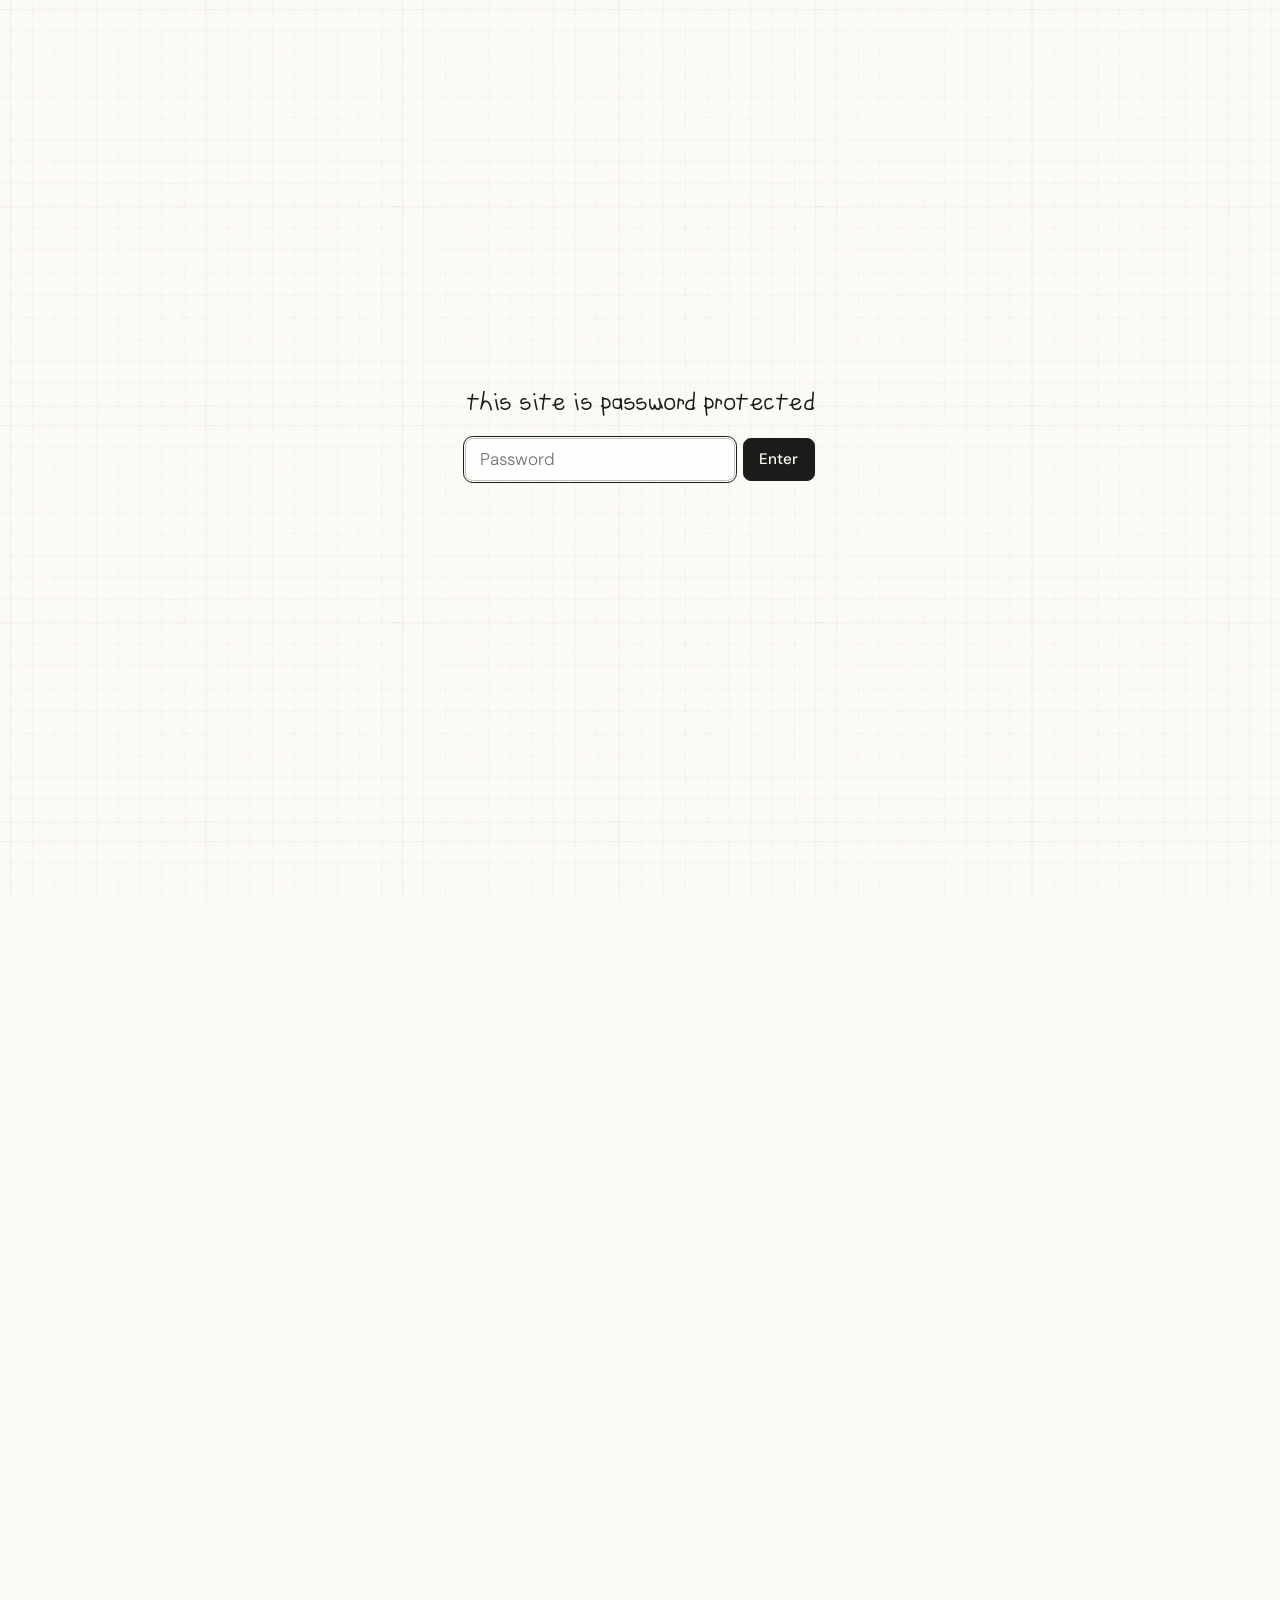
==== commit 268fcd59: "Add Jessica’s handwriting font and tighten the home page visuals. Co-authored-by: Cursor <cursoragen" ====
--- a/bose.html
+++ b/bose.html
@@ -7,10 +7,10 @@
     <link rel="preconnect" href="https://fonts.googleapis.com" />
     <link rel="preconnect" href="https://fonts.gstatic.com" crossorigin />
     <link
-      href="https://fonts.googleapis.com/css2?family=DM+Mono:wght@300&family=DM+Sans:ital,opsz,wght@0,9..40,300;0,9..40,500;1,9..40,300&family=Schoolbell&display=swap"
+      href="https://fonts.googleapis.com/css2?family=DM+Mono:wght@300&family=DM+Sans:ital,opsz,wght@0,9..40,300;0,9..40,500;1,9..40,300&display=swap"
       rel="stylesheet"
     />
-    <link rel="stylesheet" href="styles.css?v=type63" />
+    <link rel="stylesheet" href="styles.css?v=type72" />
     <script>
       try {
         if (sessionStorage.getItem("jess-site-gate") !== "ok") {
--- a/styles.css
+++ b/styles.css
@@ -10,9 +10,10 @@
   --album-w: calc(18.25rem * var(--media-scale));
   --album-h: calc(18.46063rem * var(--media-scale));
   --album-left: calc(1.9375rem * var(--media-scale));
-  --vinyl-top: calc(1.0625rem * var(--media-scale));
-  --vinyl-h: calc(16.875rem * var(--media-scale));
-  --vinyl-w: calc(6.23rem * var(--media-scale));
+  --vinyl-scale: 0.92;
+  --vinyl-top: calc((1.0625rem + 16.875rem * (1 - var(--vinyl-scale)) / 2) * var(--media-scale));
+  --vinyl-h: calc(16.875rem * var(--media-scale) * var(--vinyl-scale));
+  --vinyl-w: calc(6.23rem * var(--media-scale) * var(--vinyl-scale));
   --vinyl-shift: calc(-7.875rem * var(--media-scale));
   --shelf-front-h: calc(4.25rem * var(--media-scale));
   --shelf-back-w: calc(19.875rem * var(--media-scale));
@@ -35,9 +36,17 @@
   --font-body: 19px;
   --font-title: 22.8px;
   --font-lead: 26.6px;
-  --font-display: 34.2px;
+  --font-display: 36px;
   --tracking: -0.02em;
   --grid: url("assets/single-grid.png?v=cream2");
+}
+
+@font-face {
+  font-family: "jessicafont";
+  src: url("assets/fonts/jessicafont-Regular.ttf") format("truetype");
+  font-weight: 400;
+  font-style: normal;
+  font-display: swap;
 }
 
 *,
@@ -323,10 +332,11 @@
   align-items: stretch;
   width: max-content;
   margin: 0;
-  font-family: "DM Sans", sans-serif;
+  font-family: "jessicafont", cursive;
   font-size: var(--font-body);
-  font-weight: 500;
-  line-height: 1.365;
+  font-weight: 400;
+  line-height: 1.4;
+  letter-spacing: 0;
   color: #fff;
   text-decoration: none;
   white-space: nowrap;
@@ -380,7 +390,7 @@
   left: 0;
   z-index: 8;
   padding: 3rem var(--page-pad-x) 1rem;
-  font-family: "Schoolbell", cursive;
+  font-family: "jessicafont", cursive;
   font-size: var(--font-lg);
   font-weight: 400;
   line-height: 1.2;
@@ -445,10 +455,11 @@
 }
 
 .player {
+  --player-scale: 0.92;
   position: relative;
-  flex: 0 0 20.25rem;
-  width: 20.25rem;
-  height: 20.1875rem;
+  flex: 0 0 calc(20.25rem * var(--player-scale));
+  width: calc(20.25rem * var(--player-scale));
+  height: calc(20.1875rem * var(--player-scale));
   margin-top: 0.5rem;
   margin-left: 0;
   overflow: visible;
@@ -476,7 +487,7 @@
 .section-heading h2,
 .about h2 {
   margin: 0;
-  font-family: "Schoolbell", cursive;
+  font-family: "jessicafont", cursive;
   font-size: var(--font-display);
   font-weight: 400;
   line-height: 1.4;
@@ -516,26 +527,26 @@
 .player-case {
   left: 0;
   top: 0;
-  width: 20.25rem;
-  height: 20.1875rem;
+  width: calc(20.25rem * var(--player-scale));
+  height: calc(20.1875rem * var(--player-scale));
   object-fit: fill;
   z-index: 2;
 }
 
 .player-record {
-  left: 3.5rem;
-  top: 7.8125rem;
-  width: 12.5rem;
-  height: 7.875rem;
+  left: calc(3.5rem * var(--player-scale));
+  top: calc(7.8125rem * var(--player-scale));
+  width: calc(12.5rem * var(--player-scale));
+  height: calc(7.875rem * var(--player-scale));
   object-fit: fill;
   z-index: 1;
 }
 
 .player-needle {
-  left: 9.34875rem;
-  top: 10.88562rem;
-  width: 7.45062rem;
-  height: 2.53313rem;
+  left: calc(9.34875rem * var(--player-scale));
+  top: calc(10.88562rem * var(--player-scale));
+  width: calc(7.45062rem * var(--player-scale));
+  height: calc(2.53313rem * var(--player-scale));
   object-fit: fill;
   transform: rotate(-1.16deg);
   transform-origin: center;
@@ -543,10 +554,10 @@
 }
 
 .player-notes {
-  left: -0.875rem;
-  top: -1.25rem;
-  width: 6.9275rem;
-  height: 10.88625rem;
+  left: calc(-0.875rem * var(--player-scale));
+  top: calc(-1.25rem * var(--player-scale));
+  width: calc(6.9275rem * var(--player-scale));
+  height: calc(10.88625rem * var(--player-scale));
   object-fit: fill;
   object-position: center;
   transform: rotate(-25deg);
@@ -610,7 +621,7 @@
 }
 
 .album-vinyl {
-  left: calc(var(--album-left) + var(--album-w) - calc(0.75rem * var(--media-scale)));
+  left: calc(var(--album-left) + var(--album-w) - calc(0.75rem * var(--media-scale) * var(--vinyl-scale)));
   top: var(--vinyl-top);
   width: var(--vinyl-w);
   height: var(--vinyl-h);
@@ -932,7 +943,7 @@
 
 .case h1 {
   margin: 0;
-  font-family: "Schoolbell", cursive;
+  font-family: "jessicafont", cursive;
   font-size: var(--font-display);
   font-weight: 400;
   line-height: normal;
@@ -940,7 +951,7 @@
 
 .case-kicker {
   margin: 0;
-  font-family: "Schoolbell", cursive;
+  font-family: "jessicafont", cursive;
   font-size: var(--font-title);
   line-height: normal;
 }
@@ -992,7 +1003,7 @@
   margin: 0;
   width: 100%;
   padding-inline: var(--case-inset);
-  font-family: "Schoolbell", cursive;
+  font-family: "jessicafont", cursive;
   font-size: var(--font-title);
   font-weight: 400;
   line-height: normal;
@@ -1017,7 +1028,7 @@
 .case-prompt {
   margin: 0;
   width: 100%;
-  font-family: "Schoolbell", cursive;
+  font-family: "jessicafont", cursive;
   font-size: var(--font-title);
   font-weight: 400;
   line-height: normal;
@@ -1030,7 +1041,7 @@
 }
 
 .case-copy p.case-prompt {
-  font-family: "Schoolbell", cursive;
+  font-family: "jessicafont", cursive;
   font-size: var(--font-title);
   font-weight: 400;
   line-height: normal;
@@ -1150,7 +1161,7 @@
 .disney-atomic-label,
 .case-map-names {
   margin: 0;
-  font-family: "Schoolbell", cursive;
+  font-family: "jessicafont", cursive;
   font-size: var(--font-caption);
   line-height: 1.2;
   color: var(--ink);
@@ -1372,7 +1383,7 @@
 .impact-stat {
   margin: 0;
   width: 100%;
-  font-family: "Schoolbell", cursive;
+  font-family: "jessicafont", cursive;
   font-size: var(--font-title);
   line-height: normal;
 }
@@ -1795,7 +1806,7 @@
 
 .site-gate-label {
   margin: 0;
-  font-family: "Schoolbell", cursive;
+  font-family: "jessicafont", cursive;
   font-size: var(--font-lead);
   font-weight: 400;
   text-align: center;
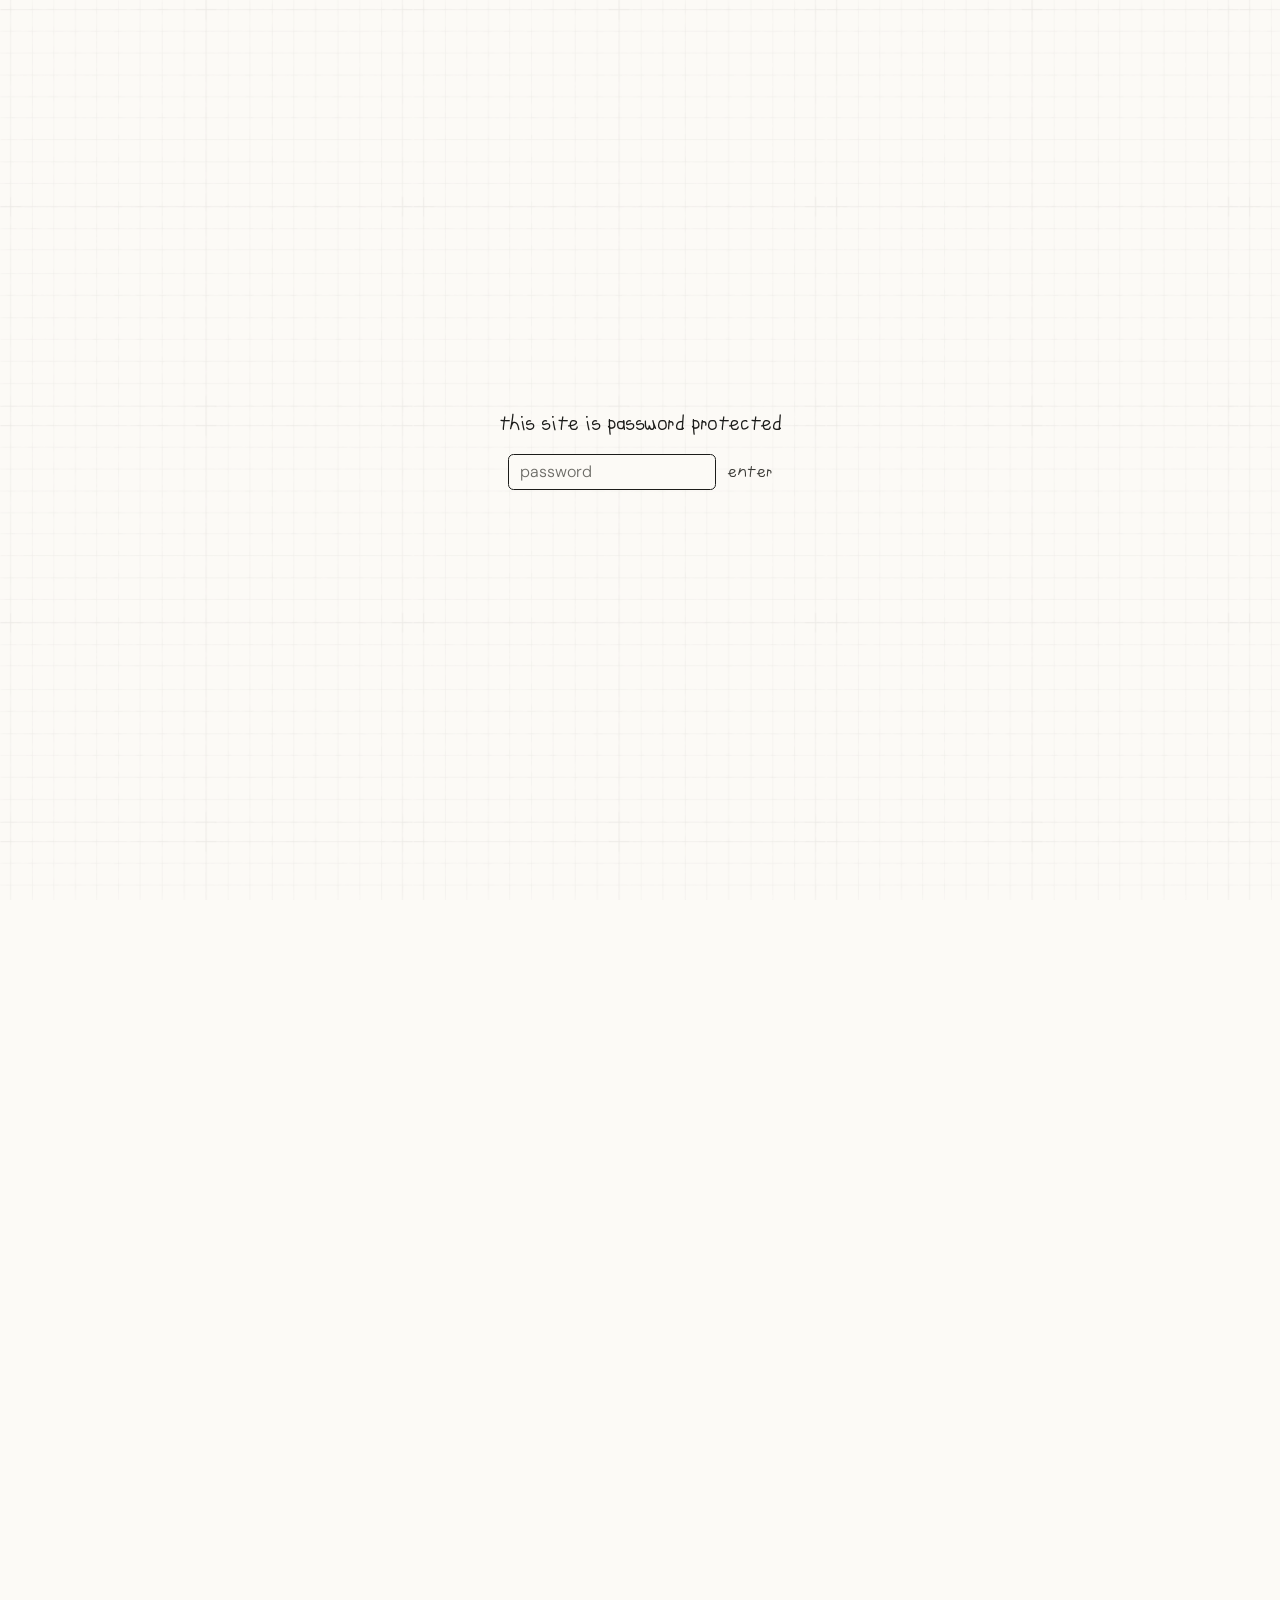
==== commit 054977cc: "Add the drop-the-needle intro and restyle the password gate. Co-authored-by: Cursor <cursoragent@cur" ====
--- a/bose.html
+++ b/bose.html
@@ -10,7 +10,7 @@
       href="https://fonts.googleapis.com/css2?family=DM+Mono:wght@300&family=DM+Sans:ital,opsz,wght@0,9..40,300;0,9..40,500;1,9..40,300&display=swap"
       rel="stylesheet"
     />
-    <link rel="stylesheet" href="styles.css?v=type72" />
+    <link rel="stylesheet" href="styles.css?v=type80" />
     <script>
       try {
         if (sessionStorage.getItem("jess-site-gate") !== "ok") {
@@ -200,6 +200,6 @@
       </footer>
     </div>
 
-    <script src="app.js?v=preview34"></script>
+    <script src="app.js?v=preview37"></script>
   </body>
 </html>
--- a/styles.css
+++ b/styles.css
@@ -5,7 +5,7 @@
   --muted: #6b6a65;
   --chip: #c2c1be;
   --page: min(94.5rem, 100%);
-  --media-scale: 0.8925;
+  --media-scale: 0.839;
   --stand-w: calc(22.125rem * var(--media-scale));
   --album-w: calc(18.25rem * var(--media-scale));
   --album-h: calc(18.46063rem * var(--media-scale));
@@ -30,13 +30,13 @@
   --space-2: 0.75rem;
   --space-3: 1rem;
   --space-4: 1.5rem;
-  --font-caption: 13.3px;
-  --font-sm: 15.2px;
-  --font-lg: 17.1px;
-  --font-body: 19px;
-  --font-title: 22.8px;
-  --font-lead: 26.6px;
-  --font-display: 36px;
+  --font-caption: 12.5px;
+  --font-sm: 14.3px;
+  --font-lg: 16.1px;
+  --font-body: 17.9px;
+  --font-title: 21.4px;
+  --font-lead: 25px;
+  --font-display: 33.8px;
   --tracking: -0.02em;
   --grid: url("assets/single-grid.png?v=cream2");
 }
@@ -49,6 +49,14 @@
   font-display: swap;
 }
 
+@font-face {
+  font-family: "jessicafont";
+  src: url("assets/fonts/jessicafont-Medium.ttf") format("truetype");
+  font-weight: 500;
+  font-style: normal;
+  font-display: swap;
+}
+
 *,
 *::before,
 *::after {
@@ -56,7 +64,7 @@
 }
 
 html {
-  font-size: 97.17%;
+  font-size: 91.3%;
   scroll-behavior: smooth;
   background: var(--bg);
   overflow-x: clip;
@@ -455,7 +463,7 @@
 }
 
 .player {
-  --player-scale: 0.92;
+  --player-scale: 0.87;
   position: relative;
   flex: 0 0 calc(20.25rem * var(--player-scale));
   width: calc(20.25rem * var(--player-scale));
@@ -1790,6 +1798,7 @@
   align-items: center;
   justify-content: center;
   padding: 1.5rem;
+  overflow-x: auto;
 }
 
 html.is-gated .site-gate {
@@ -1797,64 +1806,85 @@
 }
 
 .site-gate-card {
+  position: relative;
   display: flex;
   flex-direction: column;
-  align-items: stretch;
+  align-items: center;
   gap: 1rem;
-  width: min(22.5rem, 100%);
+  width: max-content;
+  max-width: 100%;
 }
 
 .site-gate-label {
   margin: 0;
   font-family: "jessicafont", cursive;
-  font-size: var(--font-lead);
+  font-size: var(--font-title);
   font-weight: 400;
-  text-align: center;
+  line-height: 1.4;
   color: var(--ink);
+  white-space: nowrap;
 }
 
 .site-gate-row {
   display: flex;
-  gap: 0.5rem;
+  flex-wrap: nowrap;
+  align-items: center;
+  justify-content: center;
+  gap: 0.75rem;
 }
 
 .site-gate-input {
-  flex: 1;
+  width: 14.25rem;
   min-width: 0;
-  height: 2.75rem;
-  padding: 0 0.875rem;
+  padding: 0.4rem 0.75rem;
   border: 0.75px solid var(--chip);
-  border-radius: 0.5rem;
-  background: rgb(255 255 255 / 0.72);
+  border-radius: 0.375rem;
+  background: var(--bg);
   color: var(--ink);
   font-family: "DM Sans", sans-serif;
   font-size: var(--font-lg);
   font-weight: 300;
+  line-height: 1.4;
+  appearance: none;
+}
+
+.site-gate-input::placeholder {
+  color: var(--muted);
+  opacity: 1;
 }
 
 .site-gate-input:focus {
-  outline: 1px solid var(--ink);
-  outline-offset: 0.125rem;
+  outline: none;
+  border-color: var(--ink);
 }
 
 .site-gate-submit {
-  height: 2.75rem;
-  padding: 0 1rem;
-  border: 0.75px solid var(--ink);
-  border-radius: 0.5rem;
-  background: var(--ink);
-  color: var(--bg);
-  font-family: "DM Sans", sans-serif;
-  font-size: var(--font-sm);
-  font-weight: 500;
+  padding: 0;
+  border: 0;
+  background: transparent;
+  color: var(--body);
+  font-family: "jessicafont", cursive;
+  font-size: var(--font-body);
+  font-weight: 400;
+  letter-spacing: var(--tracking);
+  line-height: 1.4;
+}
+
+.site-gate-submit:hover,
+.site-gate-submit:focus-visible {
+  opacity: 0.7;
 }
 
 .site-gate-error {
-  margin: 0;
-  min-height: 1.2em;
+  position: absolute;
+  top: calc(100% + 0.75rem);
+  left: 0;
+  right: 0;
+  margin: 0;
   font-size: var(--font-sm);
   color: #9a3b32;
   text-align: center;
+  white-space: nowrap;
 }
 
 .site-gate.is-wrong .site-gate-card {
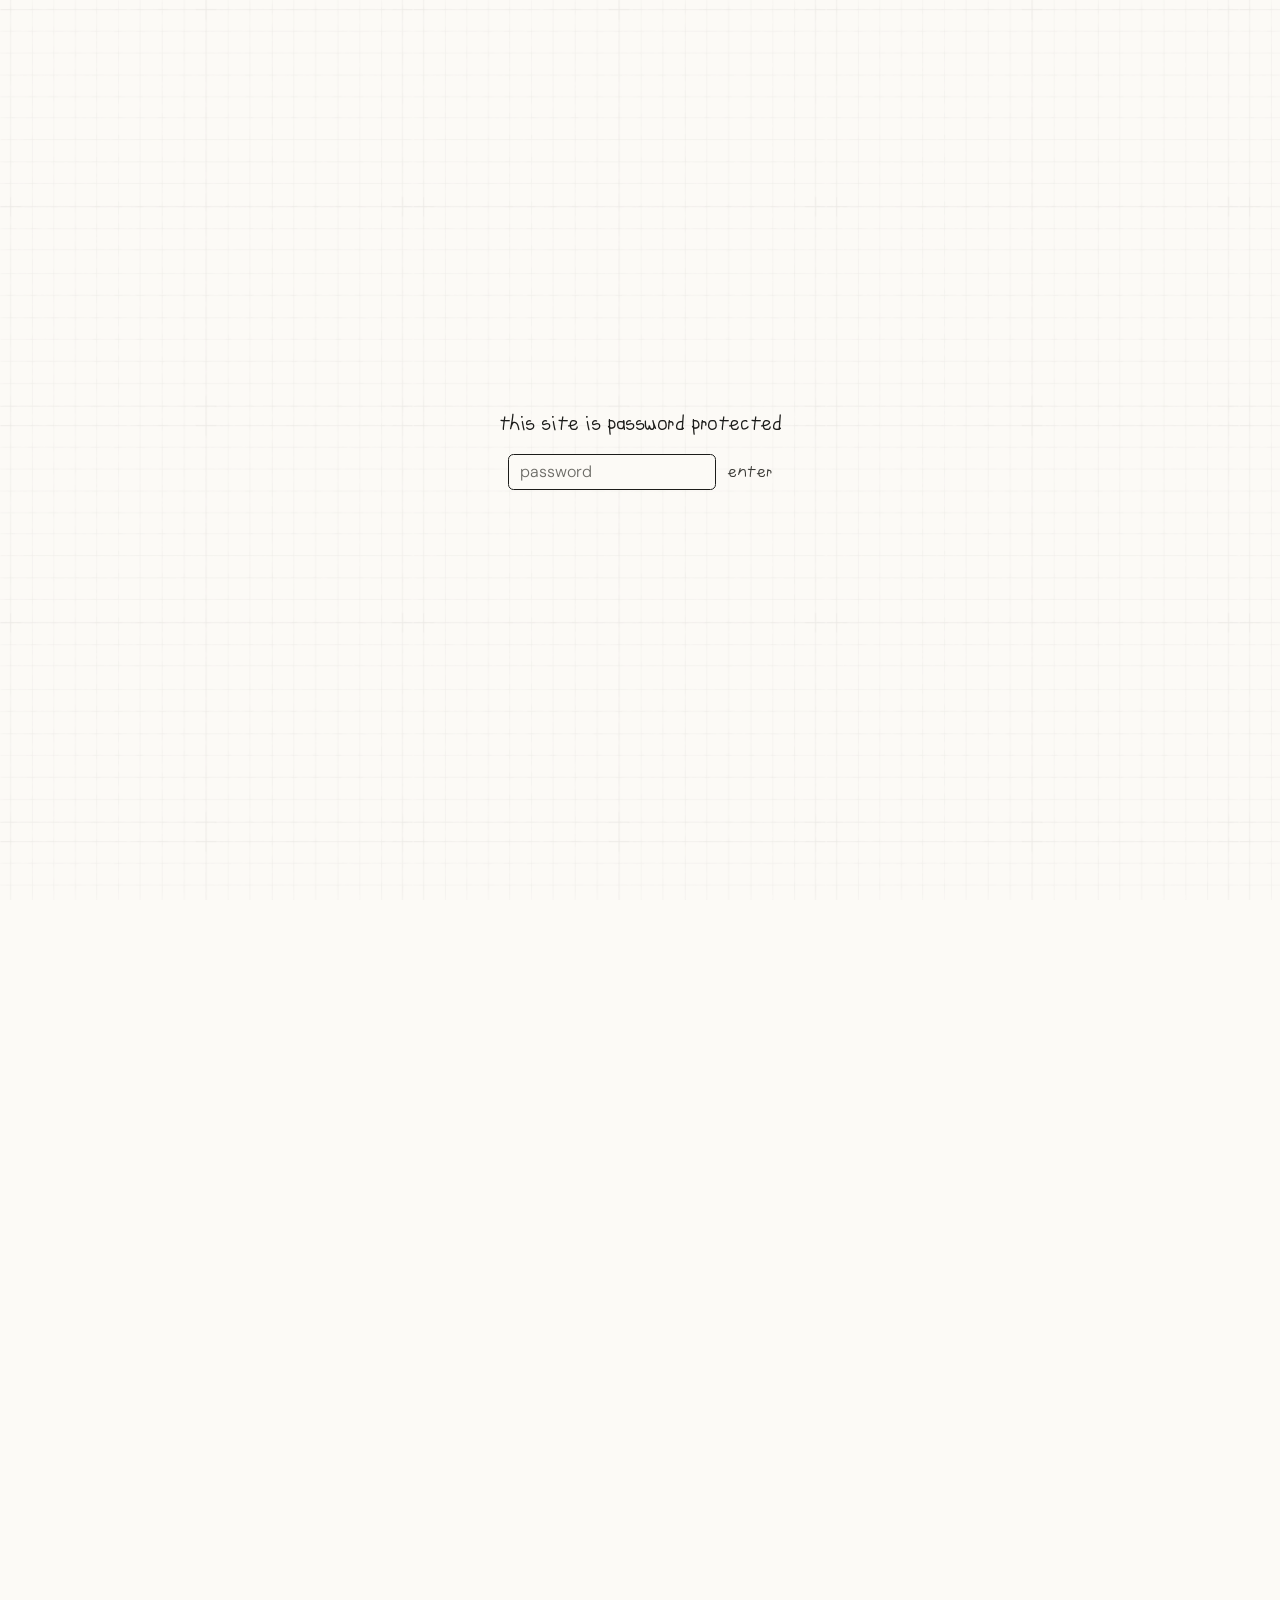
==== commit 078cc330: "Set case study kickers and stats in DM Sans so they match the body. Co-authored-by: Cursor <cursorag" ====
--- a/bose.html
+++ b/bose.html
@@ -10,7 +10,7 @@
       href="https://fonts.googleapis.com/css2?family=DM+Mono:wght@300&family=DM+Sans:ital,opsz,wght@0,9..40,300;0,9..40,500;1,9..40,300&display=swap"
       rel="stylesheet"
     />
-    <link rel="stylesheet" href="styles.css?v=type80" />
+    <link rel="stylesheet" href="styles.css?v=type83" />
     <script>
       try {
         if (sessionStorage.getItem("jess-site-gate") !== "ok") {
@@ -200,6 +200,6 @@
       </footer>
     </div>
 
-    <script src="app.js?v=preview37"></script>
+    <script src="app.js?v=preview39"></script>
   </body>
 </html>
--- a/styles.css
+++ b/styles.css
@@ -482,11 +482,9 @@
 .section-heading h2,
 .about h2,
 .case h1,
-.case-kicker,
 .case-section h2,
 .case-section h3,
 .case-prompt,
-.impact-stat,
 .site-gate-label {
   letter-spacing: var(--tracking);
 }
@@ -959,9 +957,11 @@
 
 .case-kicker {
   margin: 0;
-  font-family: "jessicafont", cursive;
-  font-size: var(--font-title);
-  line-height: normal;
+  font-family: "DM Sans", sans-serif;
+  font-size: var(--font-body);
+  font-weight: 300;
+  line-height: 1.4;
+  color: var(--body);
 }
 
 .case-intro {
@@ -1391,9 +1391,11 @@
 .impact-stat {
   margin: 0;
   width: 100%;
-  font-family: "jessicafont", cursive;
-  font-size: var(--font-title);
-  line-height: normal;
+  font-family: "DM Sans", sans-serif;
+  font-size: var(--font-body);
+  font-weight: 500;
+  line-height: 1.4;
+  color: var(--ink);
 }
 
 .impact-note {
@@ -1795,24 +1797,26 @@
   inset: 0;
   z-index: 1000;
   display: none;
+  place-items: center;
+  place-content: center;
+  padding: 1.5rem;
+  overflow: hidden;
+}
+
+html.is-gated .site-gate {
+  display: grid;
+}
+
+.site-gate-card {
+  position: relative;
+  display: flex;
+  flex-direction: column;
   align-items: center;
   justify-content: center;
-  padding: 1.5rem;
-  overflow-x: auto;
-}
-
-html.is-gated .site-gate {
-  display: flex;
-}
-
-.site-gate-card {
-  position: relative;
-  display: flex;
-  flex-direction: column;
-  align-items: center;
   gap: 1rem;
   width: max-content;
-  max-width: 100%;
+  max-width: calc(100vw - 3rem);
+  margin: 0;
 }
 
 .site-gate-label {
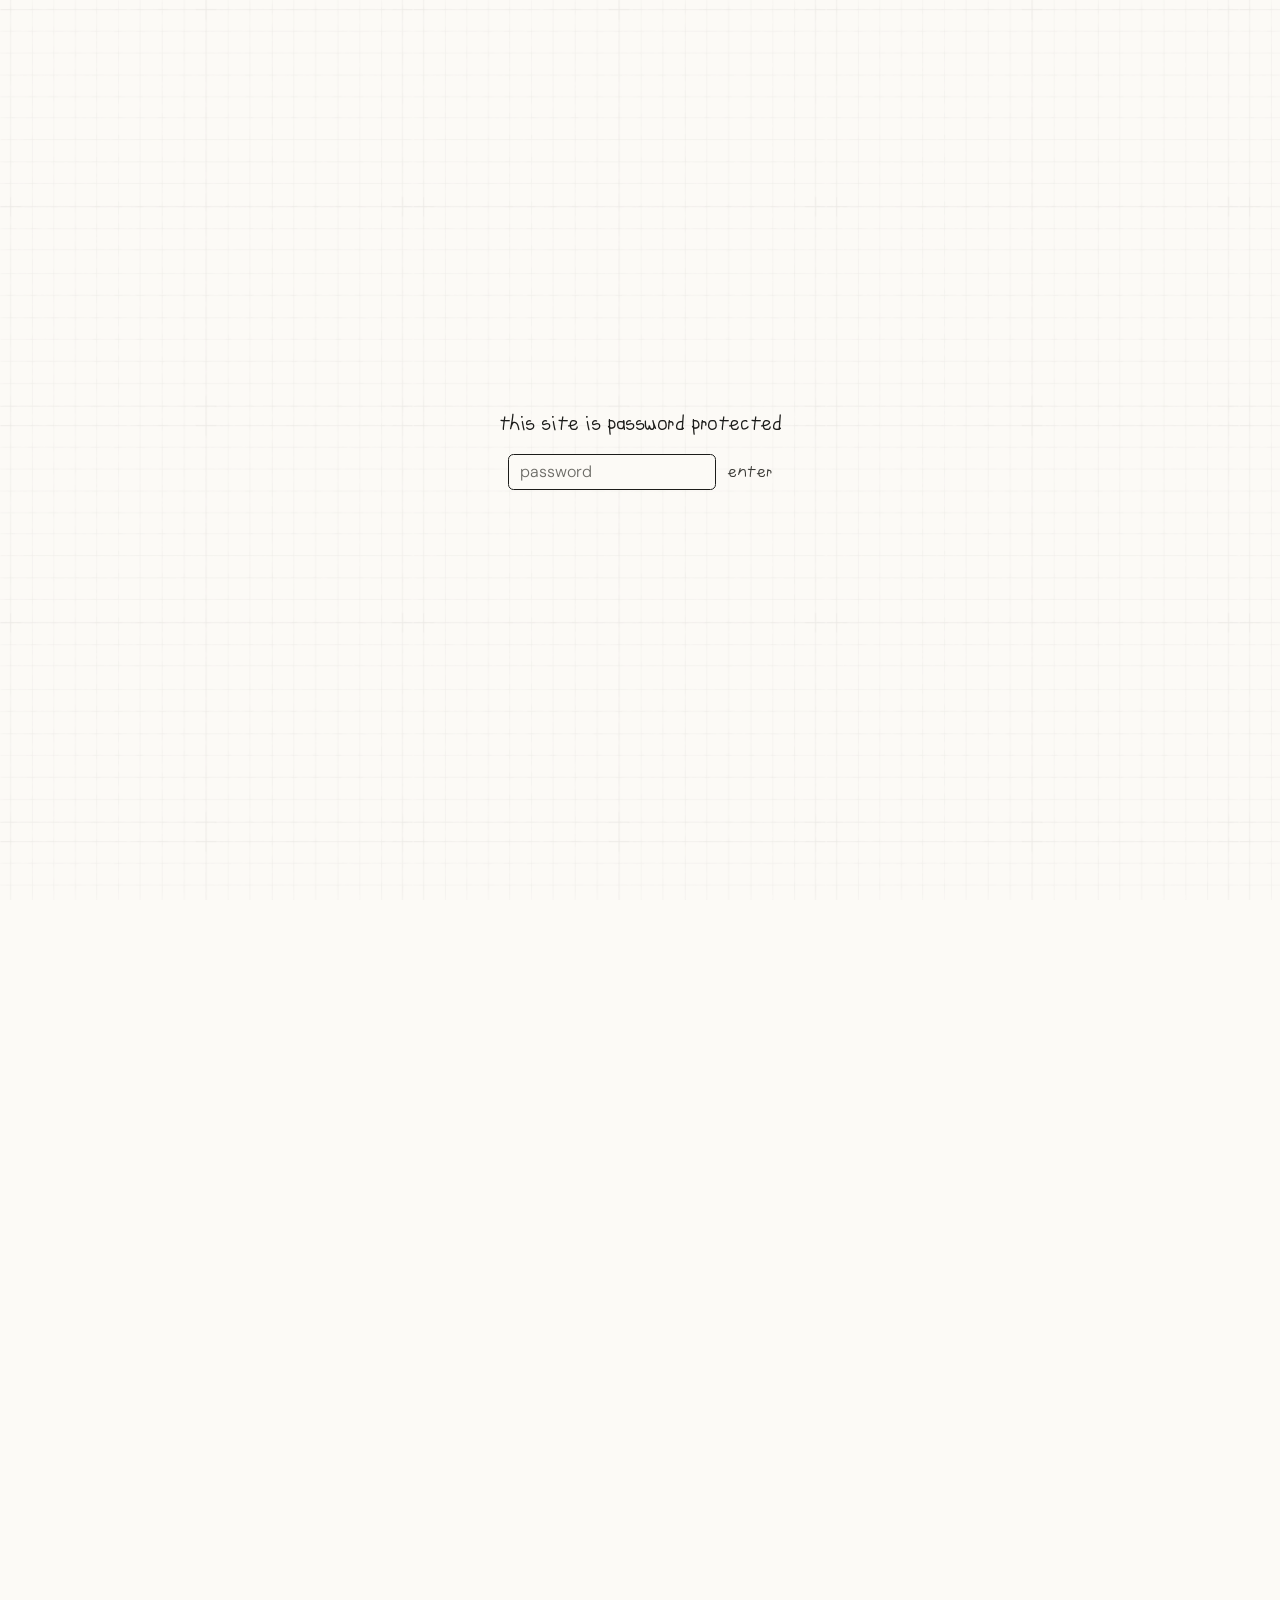
==== commit 31cb5a48: "Give case study subtitles more space and sentence case, and set Disney diagram labels in DM Sans. Co" ====
--- a/bose.html
+++ b/bose.html
@@ -10,7 +10,7 @@
       href="https://fonts.googleapis.com/css2?family=DM+Mono:wght@300&family=DM+Sans:ital,opsz,wght@0,9..40,300;0,9..40,500;1,9..40,300&display=swap"
       rel="stylesheet"
     />
-    <link rel="stylesheet" href="styles.css?v=type83" />
+    <link rel="stylesheet" href="styles.css?v=type85" />
     <script>
       try {
         if (sessionStorage.getItem("jess-site-gate") !== "ok") {
@@ -33,7 +33,7 @@
         <div class="case-hero">
           <header class="case-heading">
             <h1>hands-free call interaction</h1>
-            <p class="case-kicker">a natural way to respond when your hands are busy</p>
+            <p class="case-kicker">A natural way to respond when your hands are busy</p>
           </header>
 
           <div class="case-intro">
--- a/styles.css
+++ b/styles.css
@@ -943,7 +943,7 @@
 .case-heading {
   display: flex;
   flex-direction: column;
-  gap: 0.25rem;
+  gap: 0.85rem;
   padding-inline: var(--case-inset);
 }
 
@@ -1169,9 +1169,11 @@
 .disney-atomic-label,
 .case-map-names {
   margin: 0;
-  font-family: "jessicafont", cursive;
+  font-family: "DM Sans", sans-serif;
   font-size: var(--font-caption);
+  font-weight: 300;
   line-height: 1.2;
+  letter-spacing: 0;
   color: var(--ink);
 }
 
